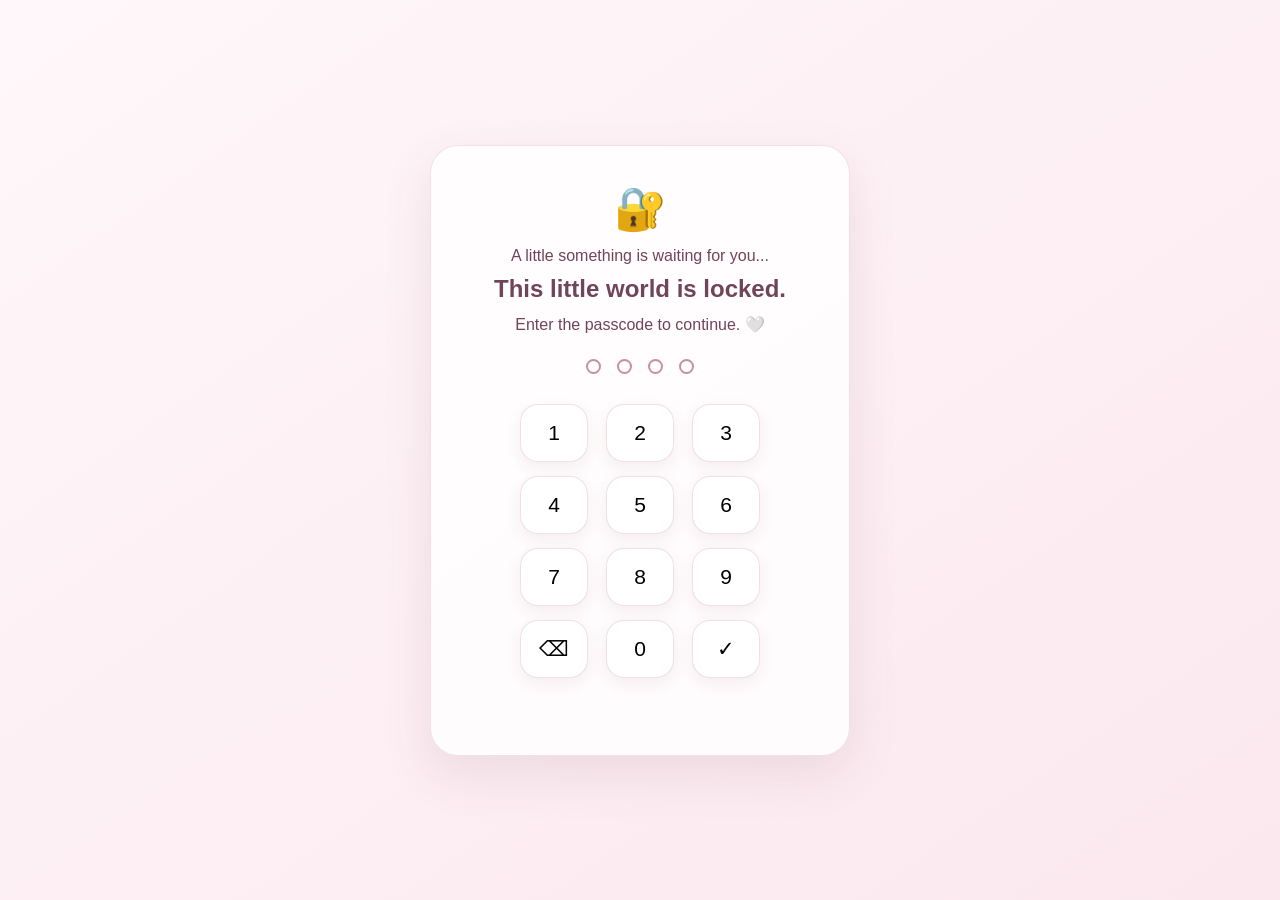
==== index.html @ 9587135a "Update index.html" ====
<!DOCTYPE html>
<html lang="en">

<head>
    <meta charset="UTF-8">

    <meta name="viewport"
          content="width=device-width, initial-scale=1.0">

    <title>A Little Birthday World 🎀</title>

    <link rel="stylesheet" href="style.css">
</head>

<body>
<!-- PASSCODE ENTRANCE 🔐 -->
<section class="lock-screen" id="lockScreen">

    <div class="lock-card">

        <div class="lock-icon">🔐</div>

        <p class="tiny-text">A little something is waiting for you...</p>

        <h1>This little world is locked.</h1>

        <p class="soft-text">
            Enter the passcode to continue. 🤍
        </p>

        <div class="passcode-dots" id="passcodeDots">
    <span></span>
    <span></span>
    <span></span>
    <span></span>
</div>

<div class="number-pad" id="numberPad">
    <button data-number="1">1</button>
    <button data-number="2">2</button>
    <button data-number="3">3</button>

    <button data-number="4">4</button>
    <button data-number="5">5</button>
    <button data-number="6">6</button>

    <button data-number="7">7</button>
    <button data-number="8">8</button>
    <button data-number="9">9</button>

    <button id="deletePasscode">⌫</button>
    <button data-number="0">0</button>
    <button id="submitPasscode">✓</button>
</div>

        <p class="passcode-error" id="passcodeError"></p>

    </div>

</section>
    <!-- Background decorations -->
    <div class="background-decor" aria-hidden="true">
        <span class="flower flower-one">🌸</span>
        <span class="flower flower-two">🌷</span>
        <span class="sparkle sparkle-one">✨</span>
        <span class="sparkle sparkle-two">✦</span>
    </div>


    <!-- Main Website -->
    <main class="birthday-app">

        <!-- SCENE 1 -->
        <section class="scene active" id="introScene">

            <div class="intro-card">

                <p class="tiny-date">
                    August 24th...
                </p>

                <h1 class="main-title">
                    Apparently, someone
                    pretty important was
                    born today. 👀🎀
                </h1>

                <p class="intro-text">
                    And I may have prepared
                    a tiny little something...
                </p>


                <!-- Cute cat placeholder -->
                <div class="cat-peek" id="catPeek">
                    <div class="cat-face">
                        🐱
                    </div>

                    <div class="cat-message">
                        Psst... she's here! 👀
                    </div>
                </div>


                <button class="primary-button"
                        id="continueBtn">

                    Okay... let me see 🎀

                </button>

            </div>

        </section>


        <!-- SCENE 2 -->
        <section class="scene" id="letterScene">

            <div class="letter-area">

                <div class="teddy">
                    🧸
                </div>

                <p class="small-heading">
                    Hey Gunjan... 🤍
                </p>

                <h2>
                    Before you go any further...
                </h2>

                <p class="letter-intro">
                    There's something
                    I want you to read first.
                </p>


                <!-- Envelope -->
                <div class="envelope"
                     id="envelope">

                    <div class="envelope-back"></div>

                    <div class="letter-paper">

                        <p>
                            A tiny letter
                            is waiting for you...
                            💌
                        </p>

                    </div>

                    <div class="envelope-front"></div>

                    <div class="envelope-flap"></div>

                    <div class="heart-seal">
                        ♥
                    </div>

                </div>


                <button class="primary-button"
                        id="openLetterBtn">

                    Open the letter 💌

                </button>

            </div>

        </section>


        <!-- SCENE 3 -->
        <section class="scene" id="welcomeLetterScene">

            <div class="paper-card">

                <span class="paper-flower">
                    🌸
                </span>

                <h2>
                    Hey Gunjan 🤍
                </h2>

                <p>
                    So... today is your day. 🎀
                </p>

                <p>
                    And instead of sending you
                    just another birthday message,
                    I wanted to make something
                    that could make you smile
                    a little more.
                </p>

                <p>
                    There are a few things waiting
                    for you here...
                    some memories,
                    some words,
                    a little stupidity 😭😂,
                    and maybe a few surprises.
                </p>

                <p>
                    So take your time,
                    tap around,
                    and enjoy this tiny world
                    I made for your birthday.
                    ✨
                </p>

                <button class="primary-button"
                        id="enterBtn">

                    Let me in 🧸 →

                </button>

            </div>

        </section>


        <!-- SCENE 4 -->
        <section class="scene" id="birthdayScene">

            <div class="birthday-reveal">

                <div class="floating-emoji">
                    🌸 ✨ 🎀
                </div>

                <p class="small-heading">
                    Welcome to your tiny
                    birthday world...
                </p>

                <h1 class="birthday-title">

                    HAPPIEST
                    <br>
                    BIRTHDAY
                    <br>
                    GUNJAN!

                </h1>

                <div class="birthday-icons">
                    🧸 🎂 🐱
                </div>

                <p class="birthday-message">
                    I hope this little place
                    gives you at least
                    one big smile today. 🤍
                </p>

                <button class="primary-button"
                        id="journeyBtn">

                    There's more... 👀✨

                </button>

            </div>

        </section>
<!-- =========================================
     PHOTO JOURNEY 📸🌸
========================================= -->


<!-- PHOTO 1: HER NATURE -->
<section class="scene memory-scene" id="memoryOne">

    <div class="memory-card">

        <p class="memory-number">
            Little thing #01 🌷
        </p>

        <h2 class="memory-heading">
            You know what I genuinely admire about you?
        </h2>

        <div class="polaroid">

            <div class="photo-placeholder">
    <img src="file_00000000e250820bb94999981dcafbe3.jpg"
         alt="Memory photo"
         class="memory-photo">
            </div>

            <p class="polaroid-caption">
                It's the little things. 🤍
            </p>

        </div>

        <div class="memory-text">

            <p>
                It's not just the way you smile.
            </p>

            <p>
                It's your nature, the way you talk,
                the way you care, and all those little
                things you probably don't even notice
                about yourself.
            </p>

            <p class="highlight-line">
                You're doing better than you think. 🌷
            </p>

        </div>

        <button class="primary-button" id="memoryOneBtn">
            One more... 🌸 →
        </button>

    </div>

</section>


<!-- PHOTO 2: KEEP SMILING -->
<section class="scene memory-scene" id="memoryTwo">

    <div class="memory-card">

        <p class="memory-number">
            Little thing #02 🌸
        </p>

        <h2 class="memory-heading">
            And hey... don't be so hard on yourself.
        </h2>

        <div class="polaroid polaroid-right">

            <div class="photo-placeholder">
    <img src="file_00000000f04c81fa9c4f1026c10656d2.jpg"
         alt="Memory photo"
         class="memory-photo">
            </div>

            <p class="polaroid-caption">
                This smile &gt;&gt;&gt; everything 😭
            </p>

        </div>

        <div class="memory-text">

            <p>
                You don't have to have everything
                figured out all the time.
            </p>

            <p>
                Take your time. Breathe.
                Keep going at your own pace.
            </p>

            <p class="highlight-line">
                And please keep that smile...
                it suits you way too well. 😭🌸
            </p>

        </div>


        <!-- CAT INTERRUPTION 😂 -->
        <div class="memory-cat" id="memoryCat">

            <span class="memory-cat-face">
                🐱
            </span>

            <span class="memory-cat-text">
                Can confirm. 👀
            </span>

        </div>


        <button class="primary-button" id="memoryTwoBtn">
            Okay okay... next 😭 →
        </button>

    </div>

</section>


<!-- PHOTO 3: VIDEO CALL / DISTANCE -->
<section class="scene memory-scene call-scene" id="memoryThree">

    <div class="memory-card">

        <p class="memory-number">
            Little thing #03 📱
        </p>


        <div class="incoming-call">

            <span class="call-icon">
                📞
            </span>

            <div>

                <small>
                    Incoming call...
                </small>

                <strong>
                    Someone important 👀
                </strong>

            </div>

        </div>


        <h2 class="memory-heading">
            And then there are these calls...
        </h2>


        <div class="polaroid polaroid-left">

            <div class="photo-placeholder">
    <img src="file_000000007e3c81fa85755acccc49d1e5.jpg"
         alt="Video call memory"
         class="memory-photo">
            </div>

            <p class="polaroid-caption">
                Miles away, somehow still close. ✨
            </p>

        </div>


        <div class="memory-text">

            <p>
                It's kinda crazy how someone
                sitting miles away can still make
                an ordinary day feel better.
            </p>

            <p>
                Sometimes one call, a little conversation,
                and suddenly a tiring day feels
                a little lighter.
            </p>

            <p class="highlight-line">
                Maybe that's why seeing your call
                pop up always feels a little different. 🤍
            </p>

        </div>


        <button class="primary-button" id="memoryThreeBtn">
            There's one more... 👀✨
        </button>

    </div>

</section>


<!-- PHOTO 4: AI IMAGINED MOMENT -->
<section class="scene memory-scene future-scene" id="memoryFour">

    <div class="memory-card">

        <p class="memory-number">
            Little thing #04 ✨
        </p>

        <h2 class="memory-heading">
            Okay... this one is a little different.
        </h2>


        <div class="polaroid future-polaroid">

        <div class="photo-placeholder">
    <img src="file_00000000178c81fa9f62e8d3085f5119.png"
         alt="Our special memory"
         class="memory-photo">
        </div>

            <p class="polaroid-caption">
                AI for now... real photo someday? 👀😂
            </p>

        </div>


        <div class="memory-text">

            <p>
                Maybe someday we won't need AI
                to make a picture like this. 😂✨
            </p>

            <p>
                Until then...
                keep smiling, keep growing,
                and keep being you.
            </p>

            <p class="highlight-line">
                And just know you've got someone here
                who's always rooting for you. 🤍
            </p>

        </div>


        <button class="primary-button" id="memoryFourBtn">
            Continue... 🌸
        </button>

    </div>

</section>


<!-- FUNNY BREAK BEFORE CAKE -->
<section class="scene" id="cakeBreakScene">

    <div class="memory-card funny-break-card">

        <p class="dramatic-text">
            Okay...
        </p>

        <p class="dramatic-text second-line">
            that got a little emotional. 😭
        </p>


        <div class="big-cat">
            🐱
        </div>


        <div class="cat-speech">

            EXCUSE ME...

            <br><br>

            Birthday hai...

            <br>

            <strong>
                CAKE KIDHAR HAI?! 🎂
            </strong>

        </div>


        <button class="primary-button" id="cakeBtn">
            Fineee... let's get the cake 😭🎂 →
        </button>

    </div>

    </section><!-- 🎂 Magical Cake Scene -->
<section class="scene hidden" id="cakeScene">

    <div class="cake-content">

        <h2>🎂 Make a Birthday Wish</h2>

        <p class="cake-text">
            Take a deep breath... 🌸<br>
            Close your eyes...<br>
            Make one wish... ✨
        </p>

        <div class="cake">

            <div class="candles">

                <div class="candle" onclick="blowCandle(0)">
                    <div class="flame"></div>
                </div>

                <div class="candle" onclick="blowCandle(1)">
                    <div class="flame"></div>
                </div>

                <div class="candle" onclick="blowCandle(2)">
                    <div class="flame"></div>
                </div>

            </div>

            <div class="cake-body"></div>

        </div>

        <p id="wishStatus">
            🕯 Tap each candle to blow it out.
        </p>
<button class="primary-button"
        id="afterWishBtn"
        style="display: none;">
    I made my wish ✨ →
</button>
    </div>

</section>
        <!-- PANDA + KITTY SURPRISE 🐼🐱 -->
<section class="scene hidden" id="pandaKittyScene">

    <div class="scene-content">

        <p class="tiny-text">Wait a second... 👀</p>

        <div class="cute-duo">
            <span>🐼</span>
            <span>🐱</span>
        </div>

        <h2>You thought the birthday was over?</h2>

        <p class="soft-text">
            Nope. These two have something for you ✨
        </p>

        <button class="primary-button" id="openNextSurprise">
            Show me 👀 →
        </button>

    </div>

</section>
        <!-- SECRET BIRTHDAY FILE 📁✨ -->
<section class="scene hidden" id="secretFileScene">

    <div class="scene-content">

        <p class="tiny-text">
            🐼🐱 DELIVERY COMPLETE
        </p>

        <h2>
            One tiny file was found... 👀
        </h2>

        <div class="secret-file">
            📁
        </div>

        <p class="soft-text">
            Apparently it contains some
            highly important information
            about the birthday girl. 🎀
        </p>

        <button class="primary-button" id="openSecretFile">
            Open the file 📁 →
        </button>

    </div>

</section>
        <!-- PERSONAL VIDEO NOTE 🌸🎬 -->
<section class="scene hidden" id="videoNoteScene">

    <div class="video-letter">

        <div class="letter-flower flower-top">🌸</div>
        <div class="letter-flower flower-bottom">🌷</div>
        <div class="letter-sparkle">✨</div>

        <p class="video-note-small">
            A little note before you press play...
        </p>

        <h2>For you, Gunjan 🤍</h2>

        <div class="video-note-message">
            <p>
                I could've written everything here,
                but some things are better said than typed.
            </p>

            <p>
                So this next little part is just me,
                saying what I wanted to say in my own way.
            </p>
        </div>

        <div class="letter-decoration">
            🌿 🌸 🌿
        </div>

        <button class="primary-button" id="playMessageBtn">
            Play my message 🎬 →
        </button>

        <div class="birthday-video-wrap" id="birthdayVideoWrap">

            <video id="birthdayVideo" controls playsinline>
                <source
                    src="gunjan_birthday_message_web.mp4"
                    type="video/mp4">
            </video>

        </div>

    </div>
<!-- AFTER VIDEO REVEAL ✨ -->
<div class="after-video-message" id="afterVideoMessage">

    <p class="after-video-first">
        Okay... that was the part I wanted to say myself. 🤍
    </p>

    <p class="after-video-second">
        But you really thought I was done? 👀
    </p>

    <button class="primary-button" id="afterVideoBtn">
        Not even close ✨ →
    </button>

</div>
                    </section>
        <!-- OPEN WHEN LETTERS 💌 -->
<section class="scene hidden" id="openWhenScene">

    <div class="open-when-container">

        <p class="tiny-text">A few little letters for you...</p>

        <h2>Open When... 💌</h2>

        <p class="soft-text">
            Some things aren't meant to be opened all at once. 🌷
        </p>

        <div class="open-when-grid">

            <button class="open-when-letter" data-letter="badDay">
                <span class="envelope-icon">💌</span>
                <span>you're having a bad day</span>
            </button>

            <button class="open-when-letter" data-letter="overthinking">
                <span class="envelope-icon">💌</span>
                <span>you're overthinking</span>
            </button>

            <button class="open-when-letter" data-letter="smile">
                <span class="envelope-icon">💌</span>
                <span>you need a smile</span>
            </button>

        </div>

        <div class="open-when-message" id="openWhenMessage">

            <div class="message-flower">🌸</div>

            <p id="openWhenText"></p>

            <button class="primary-button" id="closeOpenWhen">
                Keep this one 🤍
            </button>

        </div>

        <div class="open-when-progress" id="openWhenProgress">
            0 / 3 letters opened
        </div>

        <button class="primary-button"
                id="openWhenContinue"
                style="display:none;">
            I opened them all ✨ →
        </button>

    </div>

</section>
        <!-- 🤖 GUNJAN.EXE ANALYSIS -->
<section class="scene hidden" id="analysisScene">

    <div class="analysis-card">

        <p class="tiny-text">
            SYSTEM INITIALIZING...
        </p>

        <h2>
            Gunjan.exe 🤖
        </h2>

        <p class="soft-text">
            Running birthday analysis...
        </p>

        <!-- Progress -->
        <div class="scan-progress">

            <div class="scan-bar">
                <div class="scan-fill" id="scanFill"></div>
            </div>

            <p id="scanPercent">
                0%
            </p>

        </div>

        <!-- Scan Results -->

        <div class="scan-results">

            <div class="scan-line" id="scan1">
                😊 Smile
                <span>✔ Passed</span>
            </div>

            <div class="scan-line" id="scan2">
                🌸 Kindness
                <span>✔ Passed</span>
            </div>

            <div class="scan-line" id="scan3">
                🧠 Overthinking
                <span>⚠ Detected</span>
            </div>

            <div class="scan-line" id="scan4">
                😴 Sleep Schedule
                <span>❌ Needs Improvement</span>
            </div>

            <div class="scan-line " id="scan5">
                🎀 Cuteness
                <span>∞ Maximum Value</span>
            </div>

        </div>

        <!-- Final Result -->

        <div class="analysis-result hidden"
             id="analysisResult">

            <h3>
                ✨ Analysis Complete
            </h3>

            <p>
                Result:
                <strong>
                    100% Gunjan 🤍
                </strong>
            </p>

            <p>
                Status:
                One of a kind.
            </p>

            <button
                class="primary-button"
                id="claimRewardBtn">

                🎁 Claim your reward →

            </button>

        </div>

    </div>

</section>
        <!-- 🎁 GIFT REVEAL -->
<section class="scene hidden" id="giftScene">

    <div class="gift-card">
<div class="kitty-background">

    <div class="sparkle s1">✨</div>
    <div class="sparkle s2">✨</div>
    <div class="sparkle s3">✨</div>

    <img
        src="Kitty.png"
        id="liveKitty"
        alt="Birthday Kitty">

</div>
        <p class="tiny-text">
            Reward unlocked... ✨
        </p>

        <h2>
            A little gift for you 🎁
        </h2>

        <p class="soft-text">
            Tap the gift box to open it.
        </p>

        <div class="gift-box" id="giftBox">
            <img src="Kitty.png" alt="Birthday Kitty" id="kittyImage">
        </div>

        <div class="gift-message hidden" id="giftMessage">

            <h3>🌸 Surprise! 🌸</h3>

            <p>
                You deserve happiness,
                beautiful memories,
                lots of smiles,
                and every wonderful thing life has to offer. 🤍
            </p>

            <button class="primary-button"
                    id="giftContinue">
                There's one more... 👀 →
            </button>

        </div>

    </div>

</section>
    </main>


    <!-- Tap sparkles will appear here -->
    <div id="sparkleLayer"
         aria-hidden="true">
    </div>


<!-- 🎵 Background Music -->
<audio id="backgroundMusic" loop>
    <source src="alanajordan-indie-folk-instrumental-03-383527" type="audio/mpeg">
</audio>

<!-- 🎵 Floating Music Button -->
<button id="musicToggle" class="music-toggle" aria-label="Toggle music">
    🎵
</button>
    <script src="script.js"></script>
</body>

                      </html>
---- style.css ----
/* =========================================
   GUNJAN'S BIRTHDAY WORLD 🎀
   Kawaii + Dreamy Floral Theme
========================================= */

* {
    margin: 0;
    padding: 0;
    box-sizing: border-box;
}

html {
    scroll-behavior: smooth;
}

body {
    min-height: 100vh;
    overflow-x: hidden;
    font-family: "Trebuchet MS", "Segoe UI", sans-serif;
    color: #704558;

    background:
        radial-gradient(circle at 15% 15%, rgba(255,255,255,.95), transparent 28%),
        radial-gradient(circle at 85% 25%, rgba(255,225,237,.9), transparent 30%),
        radial-gradient(circle at 50% 90%, rgba(255,240,246,.95), transparent 38%),
        linear-gradient(
            145deg,
            #fff8fb 0%,
            #ffe8f1 35%,
            #ffdce9 70%,
            #fff4f8 100%
        );

    position: relative;
}


/* =========================================
   SOFT BACKGROUND GLOW
========================================= */

body::before,
body::after {
    content: "";
    position: fixed;
    border-radius: 50%;
    filter: blur(55px);
    pointer-events: none;
    z-index: 0;
}

body::before {
    width: 260px;
    height: 260px;
    background: rgba(255, 182, 205, .30);
    top: -70px;
    left: -80px;
    animation: glowMoveOne 8s ease-in-out infinite alternate;
}

body::after {
    width: 300px;
    height: 300px;
    background: rgba(255, 214, 229, .42);
    right: -100px;
    bottom: -100px;
    animation: glowMoveTwo 10s ease-in-out infinite alternate;
}

@keyframes glowMoveOne {
    from {
        transform: translate(0,0);
    }

    to {
        transform: translate(45px,35px);
    }
}

@keyframes glowMoveTwo {
    from {
        transform: translate(0,0);
    }

    to {
        transform: translate(-45px,-30px);
    }
}


/* =========================================
   BACKGROUND DECORATIONS
========================================= */

.background-decor {
    position: fixed;
    inset: 0;
    overflow: hidden;
    pointer-events: none;
    z-index: 1;
}

.flower,
.sparkle {
    position: absolute;
    user-select: none;
}

.flower {
    font-size: 34px;
    opacity: .65;
    animation: flowerFloat 5s ease-in-out infinite;
}

.flower-one {
    left: 6%;
    bottom: 8%;
}

.flower-two {
    right: 7%;
    top: 10%;
    animation-delay: 1.2s;
}

.sparkle {
    font-size: 24px;
    opacity: .7;
    animation: sparklePulse 2.2s ease-in-out infinite;
}

.sparkle-one {
    left: 12%;
    top: 16%;
}

.sparkle-two {
    right: 13%;
    bottom: 17%;
    animation-delay: .8s;
}

@keyframes flowerFloat {
    0%,100% {
        transform: translateY(0) rotate(-4deg);
    }

    50% {
        transform: translateY(-12px) rotate(5deg);
    }
}

@keyframes sparklePulse {
    0%,100% {
        transform: scale(.75) rotate(0deg);
        opacity: .35;
    }

    50% {
        transform: scale(1.2) rotate(15deg);
        opacity: 1;
    }
}


/* =========================================
   MAIN APP
========================================= */

.birthday-app {
    position: relative;
    z-index: 5;
    width: 100%;
    min-height: 100vh;
}

.scene {
    display: none;
    min-height: 100vh;
    width: 100%;
    padding: 35px 18px;

    align-items: center;
    justify-content: center;

    opacity: 0;
}

.scene.active {
    display: flex;
    animation: sceneAppear .8s ease forwards;
}

@keyframes sceneAppear {
    from {
        opacity: 0;
        transform: translateY(12px) scale(.985);
    }

    to {
        opacity: 1;
        transform: translateY(0) scale(1);
    }
}


/* =========================================
   SHARED CARDS
========================================= */

.intro-card,
.letter-area,
.paper-card,
.birthday-reveal {
    width: min(92vw, 560px);

    text-align: center;

    padding: 38px 25px;

    border-radius: 32px;

    background:
        linear-gradient(
            145deg,
            rgba(255,255,255,.78),
            rgba(255,244,249,.65)
        );

    border: 1px solid rgba(255,255,255,.9);

    box-shadow:
        0 22px 65px rgba(182, 92, 126, .14),
        inset 0 1px 0 rgba(255,255,255,.9);

    backdrop-filter: blur(15px);
    -webkit-backdrop-filter: blur(15px);

    position: relative;
}


/* =========================================
   INTRO
========================================= */

.tiny-date {
    display: inline-block;

    padding: 8px 15px;

    border-radius: 999px;

    background: #fff0f6;

    color: #b96383;

    font-size: .88rem;
    letter-spacing: 1.5px;

    margin-bottom: 22px;

    box-shadow: 0 7px 20px rgba(195,108,141,.10);
}

.main-title {
    font-family: Georgia, "Times New Roman", serif;

    font-size: clamp(2rem, 8vw, 3.4rem);

    line-height: 1.14;

    color: #8f4e68;

    margin-bottom: 18px;

    text-shadow: 0 4px 20px rgba(255,255,255,.9);
}

.intro-text {
    max-width: 390px;

    margin: 0 auto 28px;

    line-height: 1.8;

    font-size: 1rem;

    color: #8c6877;
}


/* =========================================
   CAT PEEK
========================================= */

.cat-peek {
    width: 180px;
    margin: 15px auto 28px;

    position: relative;

    animation: catEntrance 1s cubic-bezier(.2,.9,.3,1.2);
}

.cat-face {
    font-size: 76px;

    transform-origin: bottom center;

    animation: catLook 3s ease-in-out infinite;
}

.cat-message {
    margin-top: -3px;

    display: inline-block;

    padding: 7px 12px;

    background: rgba(255,255,255,.9);

    border-radius: 15px;

    font-size: .78rem;

    color: #a05c76;

    box-shadow: 0 8px 22px rgba(172,87,119,.12);
}

@keyframes catEntrance {
    from {
        transform: translateY(50px);
        opacity: 0;
    }

    to {
        transform: translateY(0);
        opacity: 1;
    }
}

@keyframes catLook {
    0%,100% {
        transform: rotate(-3deg);
    }

    50% {
        transform: rotate(4deg) translateY(-4px);
    }
}


/* =========================================
   BUTTON
========================================= */

.primary-button {
    border: none;
    outline: none;

    padding: 14px 24px;

    border-radius: 999px;

    background:
        linear-gradient(
            135deg,
            #f3a9c3,
            #df7fa3
        );

    color: white;

    font-size: .98rem;
    font-weight: 700;

    letter-spacing: .2px;

    cursor: pointer;

    box-shadow:
        0 12px 28px rgba(204, 105, 143, .25);

    transition:
        transform .2s ease,
        box-shadow .2s ease,
        filter .2s ease;
}

.primary-button:hover {
    transform: translateY(-3px);

    box-shadow:
        0 16px 32px rgba(204,105,143,.30);

    filter: brightness(1.03);
}

.primary-button:active {
    transform: scale(.96);
}


/* =========================================
   LETTER SCENE
========================================= */

.teddy {
    font-size: 82px;

    margin-bottom: 5px;

    animation: teddyBounce 3s ease-in-out infinite;
}

@keyframes teddyBounce {
    0%,100% {
        transform: translateY(0) rotate(-2deg);
    }

    50% {
        transform: translateY(-8px) rotate(2deg);
    }
}

.small-heading {
    color: #c46b8d;

    font-size: .95rem;

    letter-spacing: 1px;

    margin-bottom: 10px;
}

.letter-area h2,
.paper-card h2 {
    font-family: Georgia, "Times New Roman", serif;

    color: #92526b;

    font-size: clamp(1.7rem, 6vw, 2.35rem);

    line-height: 1.25;
}

.letter-intro {
    margin: 14px auto 25px;

    max-width: 360px;

    line-height: 1.7;

    color: #8b6876;
}


/* =========================================
   ENVELOPE
========================================= */

.envelope {
    width: 220px;
    height: 145px;

    margin: 35px auto;

    position: relative;

    perspective: 900px;

    filter:
        drop-shadow(0 15px 18px rgba(165,84,114,.18));
}

.envelope-back {
    position: absolute;
    inset: 0;

    border-radius: 8px;

    background: #f6b8cd;
}

.envelope-front {
    position: absolute;
    inset: 0;

    z-index: 4;

    overflow: hidden;

    border-radius: 8px;

    background:
        linear-gradient(
            145deg,
            transparent 49%,
            #e99db8 50%
        ),
        linear-gradient(
            215deg,
            transparent 49%,
            #f0aac2 50%
        );
}

.envelope-flap {
    position: absolute;

    width: 0;
    height: 0;

    left: 0;
    top: 0;

    border-left: 110px solid transparent;
    border-right: 110px solid transparent;
    border-top: 82px solid #ffd5e3;

    transform-origin: top;

    z-index: 6;

    transition: transform .9s ease;
}

.letter-paper {
    position: absolute;

    width: 185px;
    height: 115px;

    left: 17px;
    top: 14px;

    background: #fffdfd;

    border-radius: 7px;

    z-index: 2;

    padding: 25px 15px;

    color: #a25d76;

    font-family: Georgia, "Times New Roman", serif;

    font-size: .85rem;

    line-height: 1.5;

    transition:
        transform 1s ease,
        height 1s ease;
}

.heart-seal {
    position: absolute;

    left: 50%;
    top: 50%;

    transform: translate(-50%,-30%);

    z-index: 7;

    width: 36px;
    height: 36px;

    border-radius: 50%;

    display: grid;
    place-items: center;

    background: #cf698f;

    color: white;

    box-shadow: 0 5px 12px rgba(166,73,108,.25);

    transition:
        opacity .35s ease,
        transform .35s ease;
}


/* Envelope open state */

.envelope.open .envelope-flap {
    transform: rotateX(180deg);

    z-index: 1;
}

.envelope.open .letter-paper {
    transform: translateY(-75px);

    height: 150px;

    z-index: 5;
}

.envelope.open .heart-seal {
    opacity: 0;

    transform:
        translate(-50%,-30%)
        scale(.5);
}


/* =========================================
   PAPER LETTER
========================================= */

.paper-card {
    background:
        linear-gradient(
            145deg,
            rgba(255,254,250,.95),
            rgba(255,245,249,.92)
        );

    padding: 42px 28px;

    border-radius: 20px;

    box-shadow:
        0 25px 65px rgba(174,91,123,.16);

    transform: rotate(-.4deg);
}

.paper-card::before {
    content: "";

    position: absolute;

    inset: 10px;

    border: 1px dashed rgba(211,135,164,.32);

    border-radius: 15px;

    pointer-events: none;
}

.paper-flower {
    display: block;

    font-size: 36px;

    margin-bottom: 10px;

    animation: flowerFloat 4s ease-in-out infinite;
}

.paper-card p {
    max-width: 420px;

    margin: 17px auto;

    line-height: 1.85;

    color: #795b67;

    font-family: Georgia, "Times New Roman", serif;

    font-size: .97rem;
}

.paper-card .primary-button {
    margin-top: 12px;
}


/* =========================================
   BIRTHDAY REVEAL
========================================= */

.birthday-reveal {
    overflow: hidden;
}

.birthday-reveal::before {
    content: "🌸";

    position: absolute;

    font-size: 85px;

    opacity: .10;

    left: -15px;
    top: -15px;

    transform: rotate(-20deg);
}

.birthday-reveal::after {
    content: "🌷";

    position: absolute;

    font-size: 80px;

    opacity: .10;

    right: -10px;
    bottom: -10px;

    transform: rotate(15deg);
}

.floating-emoji {
    font-size: 29px;

    margin-bottom: 14px;

    letter-spacing: 8px;

    animation: birthdayFloat 2.5s ease-in-out infinite;
}

@keyframes birthdayFloat {
    0%,100% {
        transform: translateY(0);
    }

    50% {
        transform: translateY(-7px);
    }
}

.birthday-title {
    font-family: Georgia, "Times New Roman", serif;

    font-size: clamp(2.5rem, 11vw, 4.6rem);

    line-height: .98;

    margin: 18px 0;

    color: #b45d80;

    text-shadow:
        0 4px 0 rgba(255,255,255,.85),
        0 10px 30px rgba(195,97,136,.16);
}

.birthday-icons {
    font-size: 38px;

    margin: 18px 0;

    animation: iconsBounce 2.6s ease-in-out infinite;
}

@keyframes iconsBounce {
    0%,100% {
        transform: scale(1);
    }

    50% {
        transform: scale(1.08);
    }
}

.birthday-message {
    max-width: 390px;

    margin: 0 auto 25px;

    line-height: 1.8;

    color: #805f6d;
}


/* =========================================
   TAP SPARKLES
========================================= */

#sparkleLayer {
    position: fixed;

    inset: 0;

    pointer-events: none;

    z-index: 999;
}

.tap-sparkle {
    position: fixed;

    pointer-events: none;

    font-size: 18px;

    animation: tapSparkle .8s ease-out forwards;
}

@keyframes tapSparkle {
    0% {
        opacity: 1;

        transform:
            translate(-50%,-50%)
            scale(.5)
            rotate(0deg);
    }

    100% {
        opacity: 0;

        transform:
            translate(-50%,-90px)
            scale(1.4)
            rotate(40deg);
    }
}


/* =========================================
   MOBILE
========================================= */

@media (max-width: 600px) {

    .scene {
        padding: 22px 14px;
    }

    .intro-card,
    .letter-area,
    .paper-card,
    .birthday-reveal {
        width: 100%;

        padding: 31px 19px;

        border-radius: 27px;
    }

    .main-title {
        font-size: 2.25rem;
    }

    .cat-face {
        font-size: 68px;
    }

    .teddy {
        font-size: 72px;
    }

    .envelope {
        transform: scale(.9);

        margin-top: 27px;
        margin-bottom: 27px;
    }

    .birthday-title {
        font-size: 3rem;
    }

}


/* =========================================
   SMALL PHONES
========================================= */

@media (max-width: 360px) {

    .main-title {
        font-size: 1.95rem;
    }

    .birthday-title {
        font-size: 2.55rem;
    }

    .primary-button {
        padding: 13px 19px;

        font-size: .9rem;
    }

  }

/* =========================================
   PHOTO JOURNEY 📸🌸
========================================= */

.memory-scene {
    padding-top: 35px;
    padding-bottom: 35px;
}

.memory-card {
    width: min(92vw, 560px);

    margin: auto;

    padding: 36px 24px;

    text-align: center;

    position: relative;

    overflow: hidden;

    border-radius: 32px;

    background:
        linear-gradient(
            145deg,
            rgba(255,255,255,.88),
            rgba(255,242,248,.78)
        );

    border: 1px solid rgba(255,255,255,.95);

    box-shadow:
        0 22px 65px rgba(181,91,125,.15),
        inset 0 1px 0 rgba(255,255,255,.95);

    backdrop-filter: blur(16px);
    -webkit-backdrop-filter: blur(16px);
}


/* Tiny decorative glow */

.memory-card::before {
    content: "";

    position: absolute;

    width: 180px;
    height: 180px;

    border-radius: 50%;

    background: rgba(255,187,211,.18);

    top: -80px;
    right: -70px;

    filter: blur(10px);

    pointer-events: none;
}


/* =========================================
   MEMORY NUMBER
========================================= */

.memory-number {
    display: inline-block;

    margin-bottom: 14px;

    padding: 7px 14px;

    border-radius: 999px;

    background: rgba(255,236,244,.95);

    color: #bd6988;

    font-size: .82rem;

    letter-spacing: 1px;

    box-shadow:
        0 7px 18px rgba(186,93,128,.08);
}


/* =========================================
   MEMORY HEADING
========================================= */

.memory-heading {
    max-width: 430px;

    margin: 0 auto 25px;

    font-family:
        Georgia,
        "Times New Roman",
        serif;

    font-size: clamp(
        1.65rem,
        6vw,
        2.35rem
    );

    line-height: 1.25;

    color: #91516a;
}


/* =========================================
   POLAROID 📸
========================================= */

.polaroid {
    width: min(90%, 340px);

    margin:
        28px auto
        32px;

    padding:
        13px
        13px
        18px;

    background: #fffdfd;

    border-radius: 6px;

    box-shadow:
        0 18px 35px
        rgba(127,70,92,.18);

    transform:
        rotate(-2deg);

    animation:
        polaroidEntrance
        .9s
        cubic-bezier(.2,.85,.3,1.15);
}


.polaroid-right {
    transform:
        rotate(2.2deg);
}


.polaroid-left {
    transform:
        rotate(-2.5deg);
}


@keyframes polaroidEntrance {

    from {
        opacity: 0;

        transform:
            translateY(35px)
            rotate(-6deg)
            scale(.9);
    }

    to {
        opacity: 1;

        transform:
            translateY(0)
            rotate(-2deg)
            scale(1);
    }

}


/* =========================================
   PHOTO PLACEHOLDER

   Later this becomes the real photo.
========================================= */

.photo-placeholder {
    width: 100%;

    aspect-ratio: 4 / 4.6;

    border-radius: 3px;

    display: flex;

    flex-direction: column;

    align-items: center;
    justify-content: center;

    gap: 10px;

    background:
        radial-gradient(
            circle at 25% 20%,
            rgba(255,255,255,.9),
            transparent 28%
        ),
        linear-gradient(
            145deg,
            #ffe8f1,
            #f7cddd
        );

    color: #a35f79;

    overflow: hidden;

    position: relative;
}


.photo-placeholder::before {
    content: "🌸";

    position: absolute;

    font-size: 90px;

    opacity: .09;

    right: -15px;
    bottom: -15px;

    transform:
        rotate(-15deg);
}


.photo-placeholder span {
    font-size: 52px;

    animation:
        placeholderFloat
        3s
        ease-in-out
        infinite;
}


.photo-placeholder p {
    font-size: .76rem;

    letter-spacing: 2px;

    font-weight: 700;

    opacity: .7;
}


@keyframes placeholderFloat {

    0%,
    100% {
        transform:
            translateY(0);
    }

    50% {
        transform:
            translateY(-7px);
    }

}


/* =========================================
   POLAROID CAPTION
========================================= */

.polaroid-caption {
    margin-top: 14px;

    padding:
        0 5px;

    font-family:
        Georgia,
        "Times New Roman",
        serif;

    font-size: .91rem;

    color: #765763;

    line-height: 1.45;
}


/* =========================================
   MEMORY TEXT
========================================= */

.memory-text {
    max-width: 430px;

    margin:
        0 auto
        25px;

    color: #765b66;

    line-height: 1.8;

    font-family:
        Georgia,
        "Times New Roman",
        serif;
}


.memory-text p {
    margin:
        14px
        0;
}


.highlight-line {
    color: #ae5f7d;

    font-weight: 700;

    padding:
        13px
        15px;

    border-radius: 18px;

    background:
        rgba(255,232,241,.65);

    box-shadow:
        inset
        0
        0
        0
        1px
        rgba(255,255,255,.7);
}


/* =========================================
   MEMORY CAT 🐱
========================================= */

.memory-cat {
    display: flex;

    width: fit-content;

    align-items: center;

    gap: 7px;

    margin:
        5px auto
        25px;

    padding:
        8px
        13px;

    border-radius: 18px;

    background:
        rgba(255,255,255,.9);

    box-shadow:
        0
        10px
        25px
        rgba(164,82,113,.12);

    transform:
        rotate(-2deg);

    cursor: pointer;

    animation:
        catMiniBounce
        3s
        ease-in-out
        infinite;
}


.memory-cat-face {
    font-size: 31px;
}


.memory-cat-text {
    color: #985871;

    font-size: .8rem;

    font-weight: 700;
}


@keyframes catMiniBounce {

    0%,
    100% {
        transform:
            rotate(-2deg)
            translateY(0);
    }

    50% {
        transform:
            rotate(2deg)
            translateY(-5px);
    }

}


/* =========================================
   VIDEO CALL SCENE 📱
========================================= */

.call-scene .memory-card {
    background:
        radial-gradient(
            circle at 50% 0%,
            rgba(255,255,255,.95),
            transparent 35%
        ),
        linear-gradient(
            160deg,
            rgba(255,242,249,.92),
            rgba(239,222,244,.88)
        );
}


.incoming-call {
    width: min(100%, 330px);

    margin:
        0 auto
        24px;

    padding:
        13px
        17px;

    display: flex;

    align-items: center;

    gap: 13px;

    text-align: left;

    border-radius: 22px;

    background:
        rgba(255,255,255,.78);

    border:
        1px solid
        rgba(255,255,255,.9);

    box-shadow:
        0
        13px
        30px
        rgba(119,79,112,.12);

    animation:
        callPulse
        2.2s
        ease-in-out
        infinite;
}


.call-icon {
    width: 46px;
    height: 46px;

    display: grid;

    place-items: center;

    flex-shrink: 0;

    border-radius: 50%;

    background:
        #f5c5d8;

    font-size: 22px;
}


.incoming-call div {
    display: flex;

    flex-direction: column;

    gap: 3px;
}


.incoming-call small {
    color: #9c7887;

    font-size: .72rem;
}


.incoming-call strong {
    color: #815366;

    font-size: .91rem;
}


@keyframes callPulse {

    0%,
    100% {
        transform:
            scale(1);

        box-shadow:
            0
            13px
            30px
            rgba(119,79,112,.12);
    }

    50% {
        transform:
            scale(1.025);

        box-shadow:
            0
            15px
            35px
            rgba(169,92,131,.18);
    }

}


/* =========================================
   AI / FUTURE SCENE ✨
========================================= */

.future-scene .memory-card {
    background:
        radial-gradient(
            circle at 50% 10%,
            rgba(255,255,255,.98),
            transparent 35%
        ),
        linear-gradient(
            150deg,
            rgba(255,240,247,.95),
            rgba(255,225,238,.85)
        );
}


.future-polaroid {
    animation:
        futureReveal
        1.2s
        cubic-bezier(.2,.85,.3,1.1);
}


.ai-placeholder {
    background:
        radial-gradient(
            circle at 50% 25%,
            rgba(255,255,255,.95),
            transparent 30%
        ),
        linear-gradient(
            145deg,
            #f9dbe7,
            #eed8ef,
            #ffdce9
        );
}


@keyframes futureReveal {

    from {
        opacity: 0;

        transform:
            translateY(25px)
            scale(.88);

        filter:
            blur(6px);
    }

    to {
        opacity: 1;

        transform:
            translateY(0)
            scale(1);

        filter:
            blur(0);
    }

}


/* =========================================
   FUNNY CAKE BREAK 🐱🎂
========================================= */

.funny-break-card {
    min-height: 500px;

    display: flex;

    flex-direction: column;

    justify-content: center;

    align-items: center;

    background:
        linear-gradient(
            145deg,
            rgba(255,255,255,.94),
            rgba(255,231,241,.9)
        );
}


.dramatic-text {
    font-family:
        Georgia,
        "Times New Roman",
        serif;

    color: #87576a;

    font-size: 1.3rem;

    margin-bottom: 6px;
}


.second-line {
    font-size: 1rem;

    opacity: .8;

    margin-bottom: 22px;
}


.big-cat {
    font-size: 100px;

    margin:
        10px
        0;

    animation:
        bigCatPeek
        2.6s
        ease-in-out
        infinite;
}


@keyframes bigCatPeek {

    0%,
    100% {
        transform:
            translateY(5px)
            rotate(-4deg);
    }

    50% {
        transform:
            translateY(-9px)
            rotate(4deg);
    }

}


.cat-speech {
    width: min(100%, 330px);

    margin:
        5px auto
        28px;

    padding:
        17px
        18px;

    border-radius:
        22px
        22px
        22px
        6px;

    background:
        white;

    color: #87566a;

    font-size: .9rem;

    line-height: 1.5;

    box-shadow:
        0
        14px
        30px
        rgba(157,75,107,.13);
}


.cat-speech strong {
    color: #c35f85;

    font-size: 1.05rem;
}


/* =========================================
   EXTRA FLOWER DECORATIONS
========================================= */

.memory-card::after {
    content: "🌸";

    position: absolute;

    left: -12px;
    bottom: 25px;

    font-size: 55px;

    opacity: .13;

    pointer-events: none;

    animation:
        memoryFlowerMove
        4s
        ease-in-out
        infinite;
}


@keyframes memoryFlowerMove {

    0%,
    100% {
        transform:
            rotate(-10deg)
            translateY(0);
    }

    50% {
        transform:
            rotate(4deg)
            translateY(-8px);
    }

}


/* =========================================
   MOBILE PHOTO JOURNEY
========================================= */

@media (max-width: 600px) {

    .memory-card {
        width: 100%;

        padding:
            30px
            18px;

        border-radius:
            27px;
    }


    .memory-heading {
        font-size:
            1.7rem;

        margin-bottom:
            20px;
    }


    .polaroid {
        width:
            min(94%, 320px);

        margin-top:
            23px;

        margin-bottom:
            27px;
    }


    .photo-placeholder span {
        font-size:
            46px;
    }


    .memory-text {
        font-size:
            .94rem;

        line-height:
            1.75;
    }


    .incoming-call {
        width:
            100%;
    }


    .big-cat {
        font-size:
            88px;
    }


    .funny-break-card {
        min-height:
            470px;
    }

}


/* =========================================
   VERY SMALL PHONES
========================================= */

@media (max-width: 360px) {

    .memory-heading {
        font-size:
            1.5rem;
    }


    .memory-card {
        padding:
            27px
            15px;
    }


    .polaroid {
        width:
            96%;
    }


    .polaroid-caption {
        font-size:
            .82rem;
    }


    .memory-text {
        font-size:
            .88rem;
    }


    .big-cat {
        font-size:
            78px;
    }

   }

/* =========================================
   🎂 MAGICAL CAKE SCENE
========================================= */

.cake-content{
    text-align:center;
    padding:40px 20px;
}

.cake-text{
    font-size:18px;
    color:#6b4b5d;
    margin:20px 0 35px;
    line-height:1.8;
}

.cake{
    position:relative;
    width:220px;
    margin:40px auto;
}

.cake-body{
    width:220px;
    height:120px;
    background:linear-gradient(#ffd7e8,#ffb6cf);
    border-radius:20px;
    box-shadow:0 10px 25px rgba(255,182,193,.35);
    border:4px solid #fff;
}

.candles{
    display:flex;
    justify-content:space-evenly;
    margin-bottom:-10px;
}

.candle{
    width:14px;
    height:55px;
    background:#fff;
    border-radius:10px;
    position:relative;
    cursor:pointer;
}

.flame{
    width:14px;
    height:18px;
    background:#ffb347;
    border-radius:50%;
    position:absolute;
    top:-18px;
    left:0;
    animation:flicker .8s infinite alternate;
}

@keyframes flicker{
    from{
        transform:scale(1);
    }
    to{
        transform:scale(.8);
    }
}

.flame.out{
    opacity:0;
}

#wishStatus{
    margin-top:30px;
    font-weight:600;
    color:#d85b92;
}

/* =========================================
   🎵 FLOATING MUSIC BUTTON
========================================= */

.music-toggle {
    position: fixed;
    top: 18px;
    right: 18px;

    width: 52px;
    height: 52px;

    border: none;
    border-radius: 50%;

    background: rgba(255, 255, 255, 0.82);
    backdrop-filter: blur(10px);

    font-size: 22px;
    cursor: pointer;

    box-shadow: 0 6px 20px rgba(214, 105, 150, 0.25);

    z-index: 1000;

    transition:
        transform 0.25s ease,
        box-shadow 0.25s ease;
}

.music-toggle:hover {
    transform: scale(1.08);
}

.music-toggle:active {
    transform: scale(0.92);
}

/* Music playing animation 🎶 */

.music-toggle.playing {
    animation: musicFloat 2s ease-in-out infinite;
}

@keyframes musicFloat {

    0%, 100% {
        transform: translateY(0) rotate(0deg);
    }

    50% {
        transform: translateY(-4px) rotate(6deg);
    }
   }
/* MEMORY PHOTO 📸 */

.memory-photo {
    width: 100%;
    height: 100%;
    object-fit: cover;
    display: block;
    border-radius: 12px;
}

.photo-placeholder {
    overflow: hidden;
       }

/* =========================================
   PASSCODE ENTRANCE 🔐
========================================= */

.lock-screen {
    position: fixed;
    inset: 0;
    z-index: 9999;

    display: flex;
    align-items: center;
    justify-content: center;

    padding: 24px;
    background: linear-gradient(
        145deg,
        #fff7fa,
        #fbe8ef
    );
}

.lock-card {
    width: min(420px, 100%);
    padding: 38px 26px;

    text-align: center;

    background: rgba(255, 255, 255, 0.82);
    border: 1px solid rgba(190, 130, 150, 0.22);
    border-radius: 28px;

    box-shadow:
        0 18px 50px rgba(120, 70, 90, 0.12);
}

.lock-icon {
    font-size: 42px;
    margin-bottom: 14px;
}

.lock-card h1 {
    margin: 10px 0 12px;
}

.passcode-input {
    width: 100%;
    box-sizing: border-box;

    margin: 22px 0 14px;
    padding: 15px 18px;

    border: 1px solid #e8cbd5;
    border-radius: 16px;
    outline: none;

    font: inherit;
    text-align: center;
    letter-spacing: 3px;

    background: #fff;
}

.passcode-input:focus {
    border-color: #cf91a7;
    box-shadow: 0 0 0 4px rgba(207, 145, 167, 0.12);
}

.passcode-error {
    min-height: 24px;
    margin-top: 15px;
    font-size: 14px;
}

body:has(#lockScreen:not([style*="display: none"])) {
    overflow: hidden;
       }

/* =========================================
   PERSONAL VIDEO LETTER 🌸🎬
========================================= */

.video-letter {
    position: relative;
    width: min(430px, 90%);
    margin: auto;
    padding: 48px 28px 38px;

    text-align: center;

    background:
        linear-gradient(
            rgba(255,255,255,.94),
            rgba(255,248,242,.96)
        );

    border: 1px solid rgba(190, 145, 130, .25);
    border-radius: 8px 28px 8px 28px;

    box-shadow:
        0 22px 60px rgba(110, 70, 80, .16);

    overflow: hidden;
}

.video-letter::before {
    content: "";
    position: absolute;
    inset: 9px;

    border: 1px solid rgba(207, 145, 167, .20);
    border-radius: 6px 22px 6px 22px;

    pointer-events: none;
}

.video-letter h2 {
    margin: 8px 0 22px;
    font-size: 28px;
}

.video-note-small {
    font-size: 13px;
    letter-spacing: 1px;
    opacity: .65;
}

.video-note-message {
    line-height: 1.8;
    margin: 0 auto 22px;
}

.video-note-message p {
    margin: 12px 0;
}

.letter-flower {
    position: absolute;
    font-size: 34px;
    opacity: .85;
    animation: letterFlowerFloat 3s ease-in-out infinite;
}

.flower-top {
    top: 10px;
    left: 13px;
    transform: rotate(-15deg);
}

.flower-bottom {
    right: 12px;
    bottom: 10px;
    transform: rotate(14deg);
}

.letter-sparkle {
    position: absolute;
    right: 24px;
    top: 22px;
    font-size: 18px;
    animation: letterTwinkle 1.8s ease-in-out infinite;
}

.letter-decoration {
    margin: 20px 0;
    font-size: 20px;
    letter-spacing: 7px;
}

.birthday-video-wrap {
    display: none;
    margin-top: 25px;

    opacity: 0;
    transform: translateY(18px);
}

.birthday-video-wrap.show {
    display: block;

    animation: videoReveal .8s ease forwards;
}

#birthdayVideo {
    width: 100%;
    border-radius: 18px;

    box-shadow:
        0 15px 35px rgba(80, 50, 60, .18);
}

@keyframes letterFlowerFloat {

    0%, 100% {
        margin-top: 0;
    }

    50% {
        margin-top: -7px;
    }
}

@keyframes letterTwinkle {

    0%, 100% {
        opacity: .35;
        transform: scale(.8);
    }

    50% {
        opacity: 1;
        transform: scale(1.2);
    }
}

@keyframes videoReveal {

    to {
        opacity: 1;
        transform: translateY(0);
    }
   }

/* =========================================
   NUMBER PASSCODE KEYPAD 🔐
========================================= */

.passcode-dots {
    display: flex;
    justify-content: center;
    gap: 16px;
    margin: 25px 0 30px;
}

.passcode-dots span {
    width: 15px;
    height: 15px;
    border: 2px solid #c88fa3;
    border-radius: 50%;
    transition: 0.25s ease;
}

.passcode-dots span.filled {
    background: #c88fa3;
    transform: scale(1.12);
}

.number-pad {
    display: grid;
    grid-template-columns: repeat(3, 68px);
    justify-content: center;
    gap: 14px 18px;
    margin-top: 10px;
}

.number-pad button {
    width: 68px;
    height: 58px;

    border: 1px solid rgba(190, 130, 150, 0.25);
    border-radius: 18px;

    background: rgba(255, 255, 255, 0.78);
    box-shadow: 0 6px 16px rgba(120, 70, 90, 0.08);

    font-size: 21px;
    font-family: inherit;
    cursor: pointer;

    transition:
        transform 0.15s ease,
        background 0.15s ease;
}

.number-pad button:active {
    transform: scale(0.90);
    background: #f8e4eb;
}

.passcode-dots.wrong {
    animation: passcodeShake 0.35s ease;
}

@keyframes passcodeShake {
    0%, 100% { transform: translateX(0); }
    25% { transform: translateX(-8px); }
    75% { transform: translateX(8px); }
   }

/* =========================================
   AFTER VIDEO REVEAL ✨
========================================= */

.after-video-message {
    display: none;
    margin-top: 28px;
    text-align: center;
    opacity: 0;
}

.after-video-message.show {
    display: block;
    animation: afterVideoReveal 1s ease forwards;
}

.after-video-first,
.after-video-second {
    opacity: 0;
    transform: translateY(10px);
}

.after-video-message.show .after-video-first {
    animation: afterVideoText .7s ease .3s forwards;
}

.after-video-message.show .after-video-second {
    animation: afterVideoText .7s ease 1.1s forwards;
}

.after-video-message #afterVideoBtn {
    opacity: 0;
    transform: translateY(12px);
}

.after-video-message.show #afterVideoBtn {
    animation: afterVideoText .7s ease 1.9s forwards;
}

@keyframes afterVideoReveal {
    to {
        opacity: 1;
    }
}

@keyframes afterVideoText {
    to {
        opacity: 1;
        transform: translateY(0);
    }
   }

/* =========================================
   OPEN WHEN LETTERS 💌
========================================= */

.open-when-container {
    width: min(460px, 92%);
    margin: auto;
    text-align: center;
    padding: 35px 18px;
}

.open-when-container h2 {
    font-size: 30px;
    margin: 10px 0;
}

.open-when-grid {
    display: grid;
    gap: 16px;
    margin: 30px 0;
}

.open-when-letter {
    border: 1px solid rgba(200, 140, 160, .25);
    border-radius: 22px;
    padding: 20px 18px;

    background: rgba(255, 250, 252, .92);
    box-shadow: 0 10px 28px rgba(120, 70, 90, .10);

    font-family: inherit;
    font-size: 15px;
    cursor: pointer;

    display: flex;
    align-items: center;
    gap: 14px;

    transition: .25s ease;
}

.open-when-letter:hover {
    transform: translateY(-3px);
}

.open-when-letter:active {
    transform: scale(.96);
}

.envelope-icon {
    font-size: 32px;
    transition: .3s ease;
}

.open-when-letter.opened {
    opacity: .65;
}

.open-when-letter.opened .envelope-icon {
    transform: rotate(-8deg) scale(1.12);
}

/* MESSAGE THAT APPEARS AFTER OPENING */

.open-when-message {
    display: none;
    position: relative;

    margin: 25px 0;
    padding: 30px 22px;

    background: rgba(255, 255, 255, .95);
    border-radius: 8px 25px 8px 25px;

    box-shadow: 0 16px 40px rgba(110, 70, 85, .13);

    line-height: 1.8;
}

.open-when-message.show {
    display: block;
    animation: openLetterReveal .65s ease forwards;
}

.message-flower {
    position: absolute;
    top: -13px;
    right: 15px;
    font-size: 28px;
}

.open-when-progress {
    margin: 22px 0;
    font-size: 13px;
    opacity: .65;
}

@keyframes openLetterReveal {
    from {
        opacity: 0;
        transform: translateY(15px) scale(.97);
    }

    to {
        opacity: 1;
        transform: translateY(0) scale(1);
    }
}

/* =========================================
   GUNJAN.EXE ANALYSIS 🤖
========================================= */

.analysis-card{
    width:min(450px,92%);
    margin:auto;
    padding:35px 24px;
    text-align:center;

    background:rgba(255,255,255,.92);
    border-radius:26px;

    box-shadow:0 18px 45px rgba(120,70,90,.12);
}

.scan-progress{
    margin:28px 0;
}

.scan-bar{
    width:100%;
    height:14px;

    background:#f3dce6;

    border-radius:999px;
    overflow:hidden;
}

.scan-fill{

    width:0%;
    height:100%;

    background:linear-gradient(
        90deg,
        #ff7eb3,
        #ffb6d9
    );

    border-radius:999px;

    transition:width .4s ease;
}

#scanPercent{
    margin-top:10px;
    font-weight:bold;
}

.scan-results{
    margin-top:30px;
    text-align:left;
}

.scan-line{

    display:flex;
    justify-content:space-between;
    align-items:center;

    padding:12px 16px;

    margin-bottom:12px;

    background:#fff7fb;

    border-radius:15px;

    border:1px solid rgba(255,170,200,.25);

    opacity:0;
    transform:translateY(10px);
}

.scan-line.show{

    opacity:1;
    transform:translateY(0);

    transition:.45s ease;

}

.analysis-result{

    margin-top:30px;

    padding:25px;

    border-radius:22px;

    background:#fff7fc;

    border:1px solid rgba(255,170,200,.25);

    opacity:0;
    transform:scale(.95);
}

.analysis-result.show{

    opacity:1;
    transform:scale(1);

    transition:.55s ease;

                                 }

/* 🎁 GIFT SCENE */

.gift-card{
    width:min(420px,92%);
    margin:auto;
    padding:35px 25px;
    text-align:center;
    background:#fff;
    border-radius:26px;
    box-shadow:0 15px 40px rgba(0,0,0,.08);
}

.gift-box{
    font-size:90px;
    cursor:pointer;
    margin:30px 0;
    transition:.3s;
    user-select:none;
}

.gift-box:hover{
    transform:scale(1.1) rotate(-5deg);
}

.gift-message{
    margin-top:25px;
}

.gift-message.show{
    display:block;
}

.gift-message.hidden{
    display:none;
   }

/* 🐱 Birthday Kitty */

#kittyImage{
    width:240px;
    max-width:100%;
    display:block;
    margin:0 auto;
    user-select:none;
    pointer-events:none;

    animation:
        kittyFloat 3s ease-in-out infinite;
}

@keyframes kittyFloat{

    0%{
        transform:translateY(0px);
    }

    50%{
        transform:translateY(-8px);
    }

    100%{
        transform:translateY(0px);
    }

                             }

#kittyImage:hover{
    transform:scale(1.05);
}

@keyframes kittyBlink{

    0%,92%,100%{
        filter:none;
    }

    94%{
        filter:brightness(.92);
    }

    96%{
        filter:brightness(.82);
    }

}

#kittyImage{
    animation:
        kittyFloat 3s ease-in-out infinite,
        kittyBlink 6s infinite;
       }

/* ❤️ Floating Hearts */

.floating-heart{
    position:fixed;
    font-size:24px;
    pointer-events:none;
    animation:heartUp 1.5s linear forwards;
    z-index:9999;
}

@keyframes heartUp{

    0%{
        opacity:1;
        transform:translateY(0) scale(1);
    }

    100%{
        opacity:0;
        transform:translateY(-120px) scale(1.8);
    }

   }
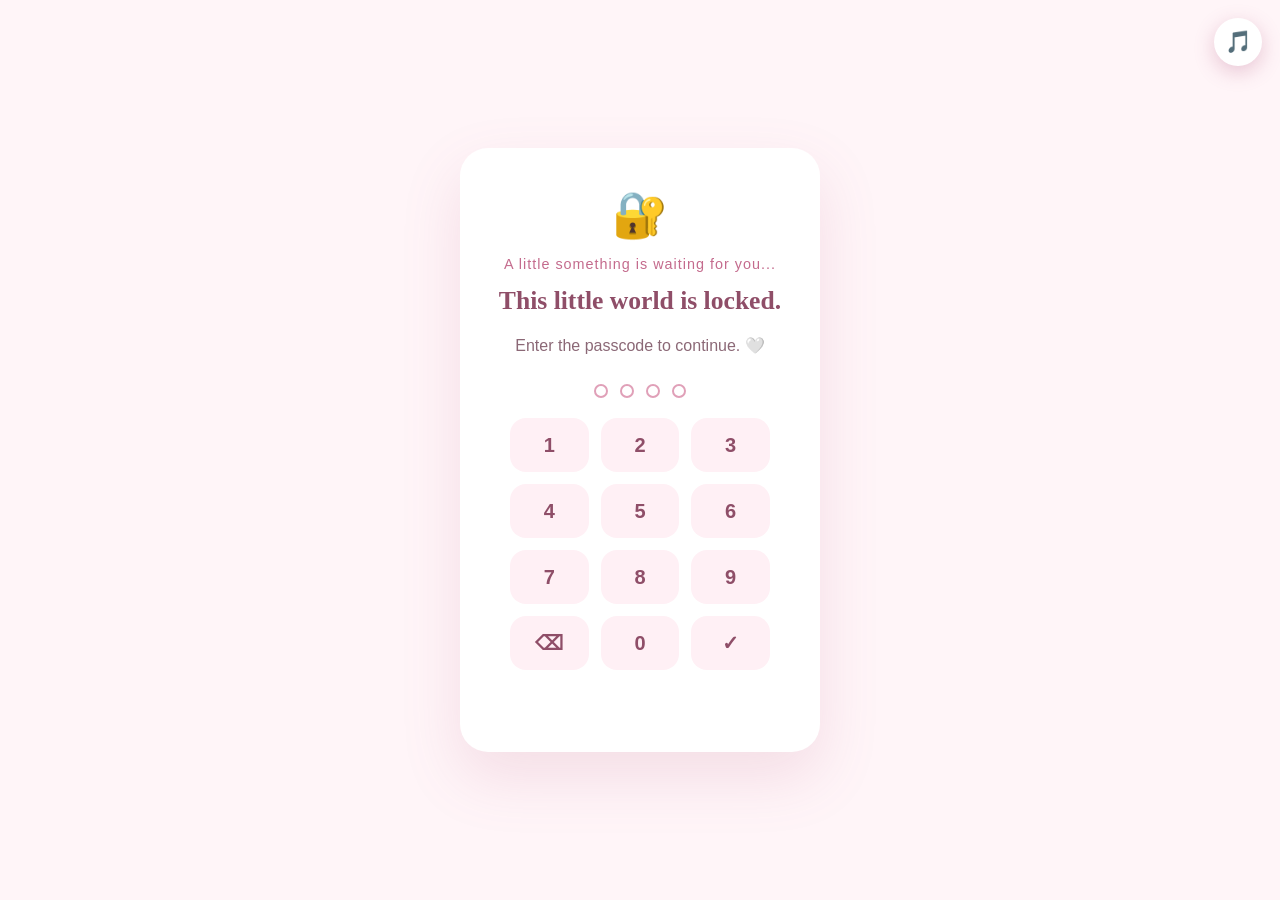
==== commit 79a159a1: "Update index.html" ====
--- a/index.html
+++ b/index.html
@@ -1,981 +1,430 @@
 <!DOCTYPE html>
 <html lang="en">
-
 <head>
     <meta charset="UTF-8">
-
-    <meta name="viewport"
-          content="width=device-width, initial-scale=1.0">
-
+    <meta name="viewport" content="width=device-width, initial-scale=1.0">
     <title>A Little Birthday World 🎀</title>
-
     <link rel="stylesheet" href="style.css">
 </head>
-
 <body>
+
 <!-- PASSCODE ENTRANCE 🔐 -->
 <section class="lock-screen" id="lockScreen">
-
     <div class="lock-card">
-
         <div class="lock-icon">🔐</div>
-
         <p class="tiny-text">A little something is waiting for you...</p>
-
         <h1>This little world is locked.</h1>
-
-        <p class="soft-text">
-            Enter the passcode to continue. 🤍
+        <p class="soft-text">Enter the passcode to continue. 🤍</p>
+
+        <div class="passcode-dots" id="passcodeDots">
+            <span></span><span></span><span></span><span></span>
+        </div>
+
+        <div class="number-pad" id="numberPad">
+            <button data-number="1">1</button>
+            <button data-number="2">2</button>
+            <button data-number="3">3</button>
+            <button data-number="4">4</button>
+            <button data-number="5">5</button>
+            <button data-number="6">6</button>
+            <button data-number="7">7</button>
+            <button data-number="8">8</button>
+            <button data-number="9">9</button>
+            <button id="deletePasscode">⌫</button>
+            <button data-number="0">0</button>
+            <button id="submitPasscode">✓</button>
+        </div>
+        <p class="passcode-error" id="passcodeError"></p>
+    </div>
+</section>
+
+<!-- Background decorations -->
+<div class="background-decor" aria-hidden="true">
+    <span class="flower flower-one">🌸</span>
+    <span class="flower flower-two">🌷</span>
+    <span class="sparkle sparkle-one">✨</span>
+    <span class="sparkle sparkle-two">✦</span>
+</div>
+
+<main class="birthday-app">
+
+    <!-- SCENE 1: INTRO -->
+    <section class="scene active" id="introScene">
+        <div class="intro-card">
+            <p class="tiny-date">August 24th...</p>
+            <h1 class="main-title">Apparently, someone pretty important was born today. 👀🎀</h1>
+            <p class="intro-text">And I may have prepared a tiny little something...</p>
+            <div class="cat-peek" id="catPeek">
+                <div class="cat-face">🐱</div>
+                <div class="cat-message">Psst... she's here! 👀</div>
+            </div>
+            <button class="primary-button" id="continueBtn">Okay... let me see 🎀</button>
+        </div>
+    </section>
+
+    <!-- SCENE 2: LETTER -->
+    <section class="scene" id="letterScene">
+        <div class="letter-area">
+            <div class="teddy">🧸</div>
+            <p class="small-heading">Hey Gunjan... 🤍</p>
+            <h2>Before you go any further...</h2>
+            <p class="letter-intro">There's something I want you to read first.</p>
+            <div class="envelope" id="envelope">
+                <div class="envelope-back"></div>
+                <div class="letter-paper"><p>A tiny letter is waiting for you... 💌</p></div>
+                <div class="envelope-front"></div>
+                <div class="envelope-flap"></div>
+                <div class="heart-seal">♥</div>
+            </div>
+            <button class="primary-button" id="openLetterBtn">Open the letter 💌</button>
+        </div>
+    </section>
+
+    <!-- SCENE 3: WELCOME LETTER -->
+    <section class="scene" id="welcomeLetterScene">
+        <div class="paper-card">
+            <span class="paper-flower">🌸</span>
+            <h2>Hey Gunjan 🤍</h2>
+            <p>So... today is your day. 🎀</p>
+            <p>And instead of sending you just another birthday message, I wanted to make something that could make you smile a little more.</p>
+            <p>There are a few things waiting for you here... some memories, some words, a little stupidity 😭😂, and maybe a few surprises.</p>
+            <p>So take your time, tap around, and enjoy this tiny world I made for your birthday. ✨</p>
+            <button class="primary-button" id="enterBtn">Let me in 🧸 →</button>
+        </div>
+    </section>
+
+    <!-- SCENE 4: BIRTHDAY REVEAL -->
+    <section class="scene" id="birthdayScene">
+        <div class="birthday-reveal">
+            <div class="floating-emoji">🌸 ✨ 🎀</div>
+            <p class="small-heading">Welcome to your tiny birthday world...</p>
+            <h1 class="birthday-title">HAPPIEST<br>BIRTHDAY<br>GUNJAN!</h1>
+            <div class="birthday-icons">🧸 🎂 🐱</div>
+            <p class="birthday-message">I hope this little place gives you at least one big smile today. 🤍</p>
+            <button class="primary-button" id="journeyBtn">There's more... 👀✨</button>
+        </div>
+    </section>
+
+    <!-- MEMORY 1 -->
+    <section class="scene memory-scene" id="memoryOne">
+        <div class="memory-card">
+            <p class="memory-number">Little thing #01 🌷</p>
+            <h2 class="memory-heading">You know what I genuinely admire about you?</h2>
+            <div class="polaroid">
+                <div class="photo-placeholder">
+                    <img src="file_00000000e250820bb94999981dcafbe3.jpg" alt="Memory photo" class="memory-photo">
+                </div>
+                <p class="polaroid-caption">It's the little things. 🤍</p>
+            </div>
+            <div class="memory-text">
+                <p>It's not just the way you smile.</p>
+                <p>It's your nature, the way you talk, the way you care, and all those little things you probably don't even notice about yourself.</p>
+                <p class="highlight-line">You're doing better than you think. 🌷</p>
+            </div>
+            <button class="primary-button" id="memoryOneBtn">One more... 🌸 →</button>
+        </div>
+    </section>
+
+    <!-- MEMORY 2 -->
+    <section class="scene memory-scene" id="memoryTwo">
+        <div class="memory-card">
+            <p class="memory-number">Little thing #02 🌸</p>
+            <h2 class="memory-heading">And hey... don't be so hard on yourself.</h2>
+            <div class="polaroid polaroid-right">
+                <div class="photo-placeholder">
+                    <img src="file_00000000f04c81fa9c4f1026c10656d2.jpg" alt="Memory photo" class="memory-photo">
+                </div>
+                <p class="polaroid-caption">This smile &gt;&gt;&gt; everything 😭</p>
+            </div>
+            <div class="memory-text">
+                <p>You don't have to have everything figured out all the time.</p>
+                <p>Take your time. Breathe. Keep going at your own pace.</p>
+                <p class="highlight-line">And please keep that smile... it suits you way too well. 😭🌸</p>
+            </div>
+            <div class="memory-cat" id="memoryCat">
+                <span class="memory-cat-face">🐱</span>
+                <span class="memory-cat-text">Can confirm. 👀</span>
+            </div>
+            <button class="primary-button" id="memoryTwoBtn">Okay okay... next 😭 →</button>
+        </div>
+    </section>
+
+    <!-- MEMORY 3 -->
+    <section class="scene memory-scene call-scene" id="memoryThree">
+        <div class="memory-card">
+            <p class="memory-number">Little thing #03 📱</p>
+            <div class="incoming-call">
+                <span class="call-icon">📞</span>
+                <div>
+                    <small>Incoming call...</small>
+                    <strong>Someone important 👀</strong>
+                </div>
+            </div>
+            <h2 class="memory-heading">And then there are these calls...</h2>
+            <div class="polaroid polaroid-left">
+                <div class="photo-placeholder">
+                    <img src="file_000000007e3c81fa85755acccc49d1e5.jpg" alt="Video call memory" class="memory-photo">
+                </div>
+                <p class="polaroid-caption">Miles away, somehow still close. ✨</p>
+            </div>
+            <div class="memory-text">
+                <p>It's kinda crazy how someone sitting miles away can still make an ordinary day feel better.</p>
+                <p>Sometimes one call, a little conversation, and suddenly a tiring day feels a little lighter.</p>
+                <p class="highlight-line">Maybe that's why seeing your call pop up always feels a little different. 🤍</p>
+            </div>
+            <button class="primary-button" id="memoryThreeBtn">There's one more... 👀✨</button>
+        </div>
+    </section>
+
+    <!-- MEMORY 4 -->
+    <section class="scene memory-scene future-scene" id="memoryFour">
+        <div class="memory-card">
+            <p class="memory-number">Little thing #04 ✨</p>
+            <h2 class="memory-heading">Okay... this one is a little different.</h2>
+            <div class="polaroid future-polaroid">
+                <div class="photo-placeholder">
+                    <img src="file_00000000178c81fa9f62e8d3085f5119.png" alt="Our special memory" class="memory-photo">
+                </div>
+                <p class="polaroid-caption">AI for now... real photo someday? 👀😂</p>
+            </div>
+            <div class="memory-text">
+                <p>Maybe someday we won't need AI to make a picture like this. 😂✨</p>
+                <p>Until then... keep smiling, keep growing, and keep being you.</p>
+                <p class="highlight-line">And just know you've got someone here who's always rooting for you. 🤍</p>
+            </div>
+            <button class="primary-button" id="memoryFourBtn">Continue... 🌸</button>
+        </div>
+    </section>
+
+    <!-- FUNNY BREAK -->
+    <section class="scene" id="cakeBreakScene">
+        <div class="memory-card funny-break-card">
+            <p class="dramatic-text">Okay...</p>
+            <p class="dramatic-text second-line">that got a little emotional. 😭</p>
+            <div class="big-cat">🐱</div>
+            <div class="cat-speech">
+                EXCUSE ME...<br><br>
+                Birthday hai...<br>
+                <strong>CAKE KIDHAR HAI?! 🎂</strong>
+            </div>
+            <button class="primary-button" id="cakeBtn">Fineee... let's get the cake 😭🎂 →</button>
+        </div>
+    </section>
+
+    <!-- CAKE SCENE -->
+    <section class="scene" id="cakeScene">
+        <div class="cake-content">
+            <h2>🎂 Make a Birthday Wish</h2>
+            <p class="cake-text">Take a deep breath... 🌸<br>Close your eyes...<br>Make one wish... ✨</p>
+            <div class="cake">
+                <div class="candles">
+                    <div class="candle" onclick="blowCandle(0)"><div class="flame"></div></div>
+                    <div class="candle" onclick="blowCandle(1)"><div class="flame"></div></div>
+                    <div class="candle" onclick="blowCandle(2)"><div class="flame"></div></div>
+                </div>
+                <div class="cake-body"></div>
+            </div>
+            <p id="wishStatus">🕯 Tap each candle to blow it out.</p>
+            <button class="primary-button" id="afterWishBtn" style="display: none;">I made my wish ✨ →</button>
+        </div>
+    </section>
+    <!-- PANDA + KITTY SURPRISE -->
+<section class="scene surprise-scene" id="pandaKittyScene">
+    <div class="surprise-card">
+
+        <p class="memory-number">One little surprise... 🐾</p>
+
+        <div class="cute-animals">
+            <div class="animal">🐼</div>
+            <div class="heart-between">💗</div>
+            <div class="animal">🐱</div>
+        </div>
+
+        <h2 class="memory-heading">
+            Okay... you made your wish. 🥹
+        </h2>
+
+        <p class="surprise-text">
+            But obviously... I couldn't stop the birthday surprises here. 😭✨
         </p>
 
-        <div class="passcode-dots" id="passcodeDots">
-    <span></span>
-    <span></span>
-    <span></span>
-    <span></span>
-</div>
-
-<div class="number-pad" id="numberPad">
-    <button data-number="1">1</button>
-    <button data-number="2">2</button>
-    <button data-number="3">3</button>
-
-    <button data-number="4">4</button>
-    <button data-number="5">5</button>
-    <button data-number="6">6</button>
-
-    <button data-number="7">7</button>
-    <button data-number="8">8</button>
-    <button data-number="9">9</button>
-
-    <button id="deletePasscode">⌫</button>
-    <button data-number="0">0</button>
-    <button id="submitPasscode">✓</button>
-</div>
-
-        <p class="passcode-error" id="passcodeError"></p>
+        <p class="highlight-line">
+            There's still something waiting for you... 👀💗
+        </p>
+
+        <button class="primary-button" id="openNextSurprise">
+            One more surprise → 🎁
+        </button>
 
     </div>
-
 </section>
-    <!-- Background decorations -->
-    <div class="background-decor" aria-hidden="true">
-        <span class="flower flower-one">🌸</span>
-        <span class="flower flower-two">🌷</span>
-        <span class="sparkle sparkle-one">✨</span>
-        <span class="sparkle sparkle-two">✦</span>
-    </div>
-
-
-    <!-- Main Website -->
-    <main class="birthday-app">
-
-        <!-- SCENE 1 -->
-        <section class="scene active" id="introScene">
-
-            <div class="intro-card">
-
-                <p class="tiny-date">
-                    August 24th...
-                </p>
-
-                <h1 class="main-title">
-                    Apparently, someone
-                    pretty important was
-                    born today. 👀🎀
-                </h1>
-
-                <p class="intro-text">
-                    And I may have prepared
-                    a tiny little something...
-                </p>
-
-
-                <!-- Cute cat placeholder -->
-                <div class="cat-peek" id="catPeek">
-                    <div class="cat-face">
-                        🐱
-                    </div>
-
-                    <div class="cat-message">
-                        Psst... she's here! 👀
-                    </div>
-                </div>
-
-
-                <button class="primary-button"
-                        id="continueBtn">
-
-                    Okay... let me see 🎀
-
+
+    <!-- PANDA + KITTY -->
+    <section class="scene" id="pandaKittyScene">
+        <div class="scene-content">
+            <p class="tiny-text">Wait a second... 👀</p>
+            <div class="cute-duo"><span>🐼</span><span>🐱</span></div>
+            <h2>You thought the birthday was over?</h2>
+            <p class="soft-text">Nope. These two have something for you ✨</p>
+            <button class="primary-button" id="openNextSurprise">Show me 👀 →</button>
+        </div>
+    </section>
+
+    <!-- SECRET FILE -->
+    <section class="scene" id="secretFileScene">
+        <div class="scene-content">
+            <p class="tiny-text">🐼🐱 DELIVERY COMPLETE</p>
+            <h2>One tiny file was found... 👀</h2>
+            <div class="secret-file">📁</div>
+            <p class="soft-text">Apparently it contains some highly important information about the birthday girl. 🎀</p>
+            <button class="primary-button" id="openSecretFile">Open the file 📁 →</button>
+        </div>
+    </section>
+
+    <!-- VIDEO NOTE -->
+    <section class="scene" id="videoNoteScene">
+        <div class="video-letter">
+            <div class="letter-flower flower-top">🌸</div>
+            <div class="letter-flower flower-bottom">🌷</div>
+            <div class="letter-sparkle">✨</div>
+            <p class="video-note-small">A little note before you press play...</p>
+            <h2>For you, Gunjan 🤍</h2>
+            <div class="video-note-message">
+                <p>I could've written everything here, but some things are better said than typed.</p>
+                <p>So this next little part is just me, saying what I wanted to say in my own way.</p>
+            </div>
+            <div class="letter-decoration">🌿 🌸 🌿</div>
+            <button class="primary-button" id="playMessageBtn">Play my message 🎬 →</button>
+            <div class="birthday-video-wrap" id="birthdayVideoWrap">
+                <video id="birthdayVideo" controls playsinline>
+                    <source src="gunjan_birthday_message_web.mp4" type="video/mp4">
+                </video>
+            </div>
+            <div class="after-video-message" id="afterVideoMessage">
+                <p class="after-video-first">Okay... that was the part I wanted to say myself. 🤍</p>
+                <p class="after-video-second">But you really thought I was done? 👀</p>
+                <button class="primary-button" id="afterVideoBtn">Not even close ✨ →</button>
+            </div>
+        </div>
+    </section>
+
+    <!-- OPEN WHEN -->
+    <section class="scene" id="openWhenScene">
+        <div class="open-when-container">
+            <p class="tiny-text">A few little letters for you...</p>
+            <h2>Open When... 💌</h2>
+            <p class="soft-text">Some things aren't meant to be opened all at once. 🌷</p>
+            <div class="open-when-grid">
+                <button class="open-when-letter" data-letter="badDay">
+                    <span class="envelope-icon">💌</span>
+                    <span>you're having a bad day</span>
                 </button>
-
-            </div>
-
-        </section>
-
-
-        <!-- SCENE 2 -->
-        <section class="scene" id="letterScene">
-
-            <div class="letter-area">
-
-                <div class="teddy">
-                    🧸
-                </div>
-
-                <p class="small-heading">
-                    Hey Gunjan... 🤍
-                </p>
-
-                <h2>
-                    Before you go any further...
-                </h2>
-
-                <p class="letter-intro">
-                    There's something
-                    I want you to read first.
-                </p>
-
-
-                <!-- Envelope -->
-                <div class="envelope"
-                     id="envelope">
-
-                    <div class="envelope-back"></div>
-
-                    <div class="letter-paper">
-
-                        <p>
-                            A tiny letter
-                            is waiting for you...
-                            💌
-                        </p>
-
-                    </div>
-
-                    <div class="envelope-front"></div>
-
-                    <div class="envelope-flap"></div>
-
-                    <div class="heart-seal">
-                        ♥
-                    </div>
-
-                </div>
-
-
-                <button class="primary-button"
-                        id="openLetterBtn">
-
-                    Open the letter 💌
-
+                <button class="open-when-letter" data-letter="overthinking">
+                    <span class="envelope-icon">💌</span>
+                    <span>you're overthinking</span>
                 </button>
-
-            </div>
-
-        </section>
-
-
-        <!-- SCENE 3 -->
-        <section class="scene" id="welcomeLetterScene">
-
-            <div class="paper-card">
-
-                <span class="paper-flower">
-                    🌸
-                </span>
-
-                <h2>
-                    Hey Gunjan 🤍
-                </h2>
-
-                <p>
-                    So... today is your day. 🎀
-                </p>
-
-                <p>
-                    And instead of sending you
-                    just another birthday message,
-                    I wanted to make something
-                    that could make you smile
-                    a little more.
-                </p>
-
-                <p>
-                    There are a few things waiting
-                    for you here...
-                    some memories,
-                    some words,
-                    a little stupidity 😭😂,
-                    and maybe a few surprises.
-                </p>
-
-                <p>
-                    So take your time,
-                    tap around,
-                    and enjoy this tiny world
-                    I made for your birthday.
-                    ✨
-                </p>
-
-                <button class="primary-button"
-                        id="enterBtn">
-
-                    Let me in 🧸 →
-
+                <button class="open-when-letter" data-letter="smile">
+                    <span class="envelope-icon">💌</span>
+                    <span>you need a smile</span>
                 </button>
-
-            </div>
-
-        </section>
-
-
-        <!-- SCENE 4 -->
-        <section class="scene" id="birthdayScene">
-
-            <div class="birthday-reveal">
-
-                <div class="floating-emoji">
-                    🌸 ✨ 🎀
-                </div>
-
-                <p class="small-heading">
-                    Welcome to your tiny
-                    birthday world...
-                </p>
-
-                <h1 class="birthday-title">
-
-                    HAPPIEST
-                    <br>
-                    BIRTHDAY
-                    <br>
-                    GUNJAN!
-
-                </h1>
-
-                <div class="birthday-icons">
-                    🧸 🎂 🐱
-                </div>
-
-                <p class="birthday-message">
-                    I hope this little place
-                    gives you at least
-                    one big smile today. 🤍
-                </p>
-
-                <button class="primary-button"
-                        id="journeyBtn">
-
-                    There's more... 👀✨
-
-                </button>
-
-            </div>
-
-        </section>
-<!-- =========================================
-     PHOTO JOURNEY 📸🌸
-========================================= -->
-
-
-<!-- PHOTO 1: HER NATURE -->
-<section class="scene memory-scene" id="memoryOne">
-
-    <div class="memory-card">
-
-        <p class="memory-number">
-            Little thing #01 🌷
-        </p>
-
-        <h2 class="memory-heading">
-            You know what I genuinely admire about you?
-        </h2>
-
-        <div class="polaroid">
-
-            <div class="photo-placeholder">
-    <img src="file_00000000e250820bb94999981dcafbe3.jpg"
-         alt="Memory photo"
-         class="memory-photo">
-            </div>
-
-            <p class="polaroid-caption">
-                It's the little things. 🤍
-            </p>
-
-        </div>
-
-        <div class="memory-text">
-
-            <p>
-                It's not just the way you smile.
-            </p>
-
-            <p>
-                It's your nature, the way you talk,
-                the way you care, and all those little
-                things you probably don't even notice
-                about yourself.
-            </p>
-
-            <p class="highlight-line">
-                You're doing better than you think. 🌷
-            </p>
-
-        </div>
-
-        <button class="primary-button" id="memoryOneBtn">
-            One more... 🌸 →
-        </button>
-
-    </div>
-
-</section>
-
-
-<!-- PHOTO 2: KEEP SMILING -->
-<section class="scene memory-scene" id="memoryTwo">
-
-    <div class="memory-card">
-
-        <p class="memory-number">
-            Little thing #02 🌸
-        </p>
-
-        <h2 class="memory-heading">
-            And hey... don't be so hard on yourself.
-        </h2>
-
-        <div class="polaroid polaroid-right">
-
-            <div class="photo-placeholder">
-    <img src="file_00000000f04c81fa9c4f1026c10656d2.jpg"
-         alt="Memory photo"
-         class="memory-photo">
-            </div>
-
-            <p class="polaroid-caption">
-                This smile &gt;&gt;&gt; everything 😭
-            </p>
-
-        </div>
-
-        <div class="memory-text">
-
-            <p>
-                You don't have to have everything
-                figured out all the time.
-            </p>
-
-            <p>
-                Take your time. Breathe.
-                Keep going at your own pace.
-            </p>
-
-            <p class="highlight-line">
-                And please keep that smile...
-                it suits you way too well. 😭🌸
-            </p>
-
-        </div>
-
-
-        <!-- CAT INTERRUPTION 😂 -->
-        <div class="memory-cat" id="memoryCat">
-
-            <span class="memory-cat-face">
-                🐱
-            </span>
-
-            <span class="memory-cat-text">
-                Can confirm. 👀
-            </span>
-
-        </div>
-
-
-        <button class="primary-button" id="memoryTwoBtn">
-            Okay okay... next 😭 →
-        </button>
-
-    </div>
-
-</section>
-
-
-<!-- PHOTO 3: VIDEO CALL / DISTANCE -->
-<section class="scene memory-scene call-scene" id="memoryThree">
-
-    <div class="memory-card">
-
-        <p class="memory-number">
-            Little thing #03 📱
-        </p>
-
-
-        <div class="incoming-call">
-
-            <span class="call-icon">
-                📞
-            </span>
-
-            <div>
-
-                <small>
-                    Incoming call...
-                </small>
-
-                <strong>
-                    Someone important 👀
-                </strong>
-
-            </div>
-
-        </div>
-
-
-        <h2 class="memory-heading">
-            And then there are these calls...
-        </h2>
-
-
-        <div class="polaroid polaroid-left">
-
-            <div class="photo-placeholder">
-    <img src="file_000000007e3c81fa85755acccc49d1e5.jpg"
-         alt="Video call memory"
-         class="memory-photo">
-            </div>
-
-            <p class="polaroid-caption">
-                Miles away, somehow still close. ✨
-            </p>
-
-        </div>
-
-
-        <div class="memory-text">
-
-            <p>
-                It's kinda crazy how someone
-                sitting miles away can still make
-                an ordinary day feel better.
-            </p>
-
-            <p>
-                Sometimes one call, a little conversation,
-                and suddenly a tiring day feels
-                a little lighter.
-            </p>
-
-            <p class="highlight-line">
-                Maybe that's why seeing your call
-                pop up always feels a little different. 🤍
-            </p>
-
-        </div>
-
-
-        <button class="primary-button" id="memoryThreeBtn">
-            There's one more... 👀✨
-        </button>
-
-    </div>
-
-</section>
-
-
-<!-- PHOTO 4: AI IMAGINED MOMENT -->
-<section class="scene memory-scene future-scene" id="memoryFour">
-
-    <div class="memory-card">
-
-        <p class="memory-number">
-            Little thing #04 ✨
-        </p>
-
-        <h2 class="memory-heading">
-            Okay... this one is a little different.
-        </h2>
-
-
-        <div class="polaroid future-polaroid">
-
-        <div class="photo-placeholder">
-    <img src="file_00000000178c81fa9f62e8d3085f5119.png"
-         alt="Our special memory"
-         class="memory-photo">
-        </div>
-
-            <p class="polaroid-caption">
-                AI for now... real photo someday? 👀😂
-            </p>
-
-        </div>
-
-
-        <div class="memory-text">
-
-            <p>
-                Maybe someday we won't need AI
-                to make a picture like this. 😂✨
-            </p>
-
-            <p>
-                Until then...
-                keep smiling, keep growing,
-                and keep being you.
-            </p>
-
-            <p class="highlight-line">
-                And just know you've got someone here
-                who's always rooting for you. 🤍
-            </p>
-
-        </div>
-
-
-        <button class="primary-button" id="memoryFourBtn">
-            Continue... 🌸
-        </button>
-
-    </div>
-
-</section>
-
-
-<!-- FUNNY BREAK BEFORE CAKE -->
-<section class="scene" id="cakeBreakScene">
-
-    <div class="memory-card funny-break-card">
-
-        <p class="dramatic-text">
-            Okay...
-        </p>
-
-        <p class="dramatic-text second-line">
-            that got a little emotional. 😭
-        </p>
-
-
-        <div class="big-cat">
-            🐱
-        </div>
-
-
-        <div class="cat-speech">
-
-            EXCUSE ME...
-
-            <br><br>
-
-            Birthday hai...
-
-            <br>
-
-            <strong>
-                CAKE KIDHAR HAI?! 🎂
-            </strong>
-
-        </div>
-
-
-        <button class="primary-button" id="cakeBtn">
-            Fineee... let's get the cake 😭🎂 →
-        </button>
-
-    </div>
-
-    </section><!-- 🎂 Magical Cake Scene -->
-<section class="scene hidden" id="cakeScene">
-
-    <div class="cake-content">
-
-        <h2>🎂 Make a Birthday Wish</h2>
-
-        <p class="cake-text">
-            Take a deep breath... 🌸<br>
-            Close your eyes...<br>
-            Make one wish... ✨
-        </p>
-
-        <div class="cake">
-
-            <div class="candles">
-
-                <div class="candle" onclick="blowCandle(0)">
-                    <div class="flame"></div>
-                </div>
-
-                <div class="candle" onclick="blowCandle(1)">
-                    <div class="flame"></div>
-                </div>
-
-                <div class="candle" onclick="blowCandle(2)">
-                    <div class="flame"></div>
-                </div>
-
-            </div>
-
-            <div class="cake-body"></div>
-
-        </div>
-
-        <p id="wishStatus">
-            🕯 Tap each candle to blow it out.
-        </p>
-<button class="primary-button"
-        id="afterWishBtn"
-        style="display: none;">
-    I made my wish ✨ →
-</button>
-    </div>
-
-</section>
-        <!-- PANDA + KITTY SURPRISE 🐼🐱 -->
-<section class="scene hidden" id="pandaKittyScene">
-
-    <div class="scene-content">
-
-        <p class="tiny-text">Wait a second... 👀</p>
-
-        <div class="cute-duo">
-            <span>🐼</span>
-            <span>🐱</span>
-        </div>
-
-        <h2>You thought the birthday was over?</h2>
-
-        <p class="soft-text">
-            Nope. These two have something for you ✨
-        </p>
-
-        <button class="primary-button" id="openNextSurprise">
-            Show me 👀 →
-        </button>
-
-    </div>
-
-</section>
-        <!-- SECRET BIRTHDAY FILE 📁✨ -->
-<section class="scene hidden" id="secretFileScene">
-
-    <div class="scene-content">
-
-        <p class="tiny-text">
-            🐼🐱 DELIVERY COMPLETE
-        </p>
-
-        <h2>
-            One tiny file was found... 👀
-        </h2>
-
-        <div class="secret-file">
-            📁
-        </div>
-
-        <p class="soft-text">
-            Apparently it contains some
-            highly important information
-            about the birthday girl. 🎀
-        </p>
-
-        <button class="primary-button" id="openSecretFile">
-            Open the file 📁 →
-        </button>
-
-    </div>
-
-</section>
-        <!-- PERSONAL VIDEO NOTE 🌸🎬 -->
-<section class="scene hidden" id="videoNoteScene">
-
-    <div class="video-letter">
-
-        <div class="letter-flower flower-top">🌸</div>
-        <div class="letter-flower flower-bottom">🌷</div>
-        <div class="letter-sparkle">✨</div>
-
-        <p class="video-note-small">
-            A little note before you press play...
-        </p>
-
-        <h2>For you, Gunjan 🤍</h2>
-
-        <div class="video-note-message">
-            <p>
-                I could've written everything here,
-                but some things are better said than typed.
-            </p>
-
-            <p>
-                So this next little part is just me,
-                saying what I wanted to say in my own way.
-            </p>
-        </div>
-
-        <div class="letter-decoration">
-            🌿 🌸 🌿
-        </div>
-
-        <button class="primary-button" id="playMessageBtn">
-            Play my message 🎬 →
-        </button>
-
-        <div class="birthday-video-wrap" id="birthdayVideoWrap">
-
-            <video id="birthdayVideo" controls playsinline>
-                <source
-                    src="gunjan_birthday_message_web.mp4"
-                    type="video/mp4">
-            </video>
-
-        </div>
-
-    </div>
-<!-- AFTER VIDEO REVEAL ✨ -->
-<div class="after-video-message" id="afterVideoMessage">
-
-    <p class="after-video-first">
-        Okay... that was the part I wanted to say myself. 🤍
-    </p>
-
-    <p class="after-video-second">
-        But you really thought I was done? 👀
-    </p>
-
-    <button class="primary-button" id="afterVideoBtn">
-        Not even close ✨ →
-    </button>
-
-</div>
-                    </section>
-        <!-- OPEN WHEN LETTERS 💌 -->
-<section class="scene hidden" id="openWhenScene">
-
-    <div class="open-when-container">
-
-        <p class="tiny-text">A few little letters for you...</p>
-
-        <h2>Open When... 💌</h2>
-
-        <p class="soft-text">
-            Some things aren't meant to be opened all at once. 🌷
-        </p>
-
-        <div class="open-when-grid">
-
-            <button class="open-when-letter" data-letter="badDay">
-                <span class="envelope-icon">💌</span>
-                <span>you're having a bad day</span>
-            </button>
-
-            <button class="open-when-letter" data-letter="overthinking">
-                <span class="envelope-icon">💌</span>
-                <span>you're overthinking</span>
-            </button>
-
-            <button class="open-when-letter" data-letter="smile">
-                <span class="envelope-icon">💌</span>
-                <span>you need a smile</span>
-            </button>
-
-        </div>
-
-        <div class="open-when-message" id="openWhenMessage">
-
-            <div class="message-flower">🌸</div>
-
-            <p id="openWhenText"></p>
-
-            <button class="primary-button" id="closeOpenWhen">
-                Keep this one 🤍
-            </button>
-
-        </div>
-
-        <div class="open-when-progress" id="openWhenProgress">
-            0 / 3 letters opened
-        </div>
-
-        <button class="primary-button"
-                id="openWhenContinue"
-                style="display:none;">
-            I opened them all ✨ →
-        </button>
-
-    </div>
-
-</section>
-        <!-- 🤖 GUNJAN.EXE ANALYSIS -->
-<section class="scene hidden" id="analysisScene">
-
-    <div class="analysis-card">
-
-        <p class="tiny-text">
-            SYSTEM INITIALIZING...
-        </p>
-
-        <h2>
-            Gunjan.exe 🤖
-        </h2>
-
-        <p class="soft-text">
-            Running birthday analysis...
-        </p>
-
-        <!-- Progress -->
-        <div class="scan-progress">
-
-            <div class="scan-bar">
-                <div class="scan-fill" id="scanFill"></div>
-            </div>
-
-            <p id="scanPercent">
-                0%
-            </p>
-
-        </div>
-
-        <!-- Scan Results -->
-
-        <div class="scan-results">
-
-            <div class="scan-line" id="scan1">
-                😊 Smile
-                <span>✔ Passed</span>
-            </div>
-
-            <div class="scan-line" id="scan2">
-                🌸 Kindness
-                <span>✔ Passed</span>
-            </div>
-
-            <div class="scan-line" id="scan3">
-                🧠 Overthinking
-                <span>⚠ Detected</span>
-            </div>
-
-            <div class="scan-line" id="scan4">
-                😴 Sleep Schedule
-                <span>❌ Needs Improvement</span>
-            </div>
-
-            <div class="scan-line " id="scan5">
-                🎀 Cuteness
-                <span>∞ Maximum Value</span>
-            </div>
-
-        </div>
-
-        <!-- Final Result -->
-
-        <div class="analysis-result hidden"
-             id="analysisResult">
-
-            <h3>
-                ✨ Analysis Complete
-            </h3>
-
-            <p>
-                Result:
-                <strong>
-                    100% Gunjan 🤍
-                </strong>
-            </p>
-
-            <p>
-                Status:
-                One of a kind.
-            </p>
-
-            <button
-                class="primary-button"
-                id="claimRewardBtn">
-
-                🎁 Claim your reward →
-
-            </button>
-
-        </div>
-
-    </div>
-
-</section>
-        <!-- 🎁 GIFT REVEAL -->
-<section class="scene hidden" id="giftScene">
-
-    <div class="gift-card">
-<div class="kitty-background">
-
-    <div class="sparkle s1">✨</div>
-    <div class="sparkle s2">✨</div>
-    <div class="sparkle s3">✨</div>
-
-    <img
-        src="Kitty.png"
-        id="liveKitty"
-        alt="Birthday Kitty">
-
-</div>
-        <p class="tiny-text">
-            Reward unlocked... ✨
-        </p>
-
-        <h2>
-            A little gift for you 🎁
-        </h2>
-
-        <p class="soft-text">
-            Tap the gift box to open it.
-        </p>
-
-        <div class="gift-box" id="giftBox">
-            <img src="Kitty.png" alt="Birthday Kitty" id="kittyImage">
-        </div>
-
-        <div class="gift-message hidden" id="giftMessage">
-
-            <h3>🌸 Surprise! 🌸</h3>
-
-            <p>
-                You deserve happiness,
-                beautiful memories,
-                lots of smiles,
-                and every wonderful thing life has to offer. 🤍
-            </p>
-
-            <button class="primary-button"
-                    id="giftContinue">
-                There's one more... 👀 →
-            </button>
-
-        </div>
-
-    </div>
-
-</section>
-    </main>
-
-
-    <!-- Tap sparkles will appear here -->
-    <div id="sparkleLayer"
-         aria-hidden="true">
-    </div>
-
-
-<!-- 🎵 Background Music -->
+            </div>
+            <div class="open-when-message" id="openWhenMessage">
+                <div class="message-flower">🌸</div>
+                <p id="openWhenText"></p>
+                <button class="primary-button" id="closeOpenWhen">Keep this one 🤍</button>
+            </div>
+            <div class="open-when-progress" id="openWhenProgress">0 / 3 letters opened</div>
+            <button class="primary-button" id="openWhenContinue" style="display:none;">I opened them all ✨ →</button>
+        </div>
+    </section>
+
+    <!-- GUNJAN.EXE -->
+    <section class="scene" id="analysisScene">
+        <div class="analysis-card">
+            <p class="tiny-text">SYSTEM INITIALIZING...</p>
+            <h2>Gunjan.exe 🤖</h2>
+            <p class="soft-text">Running birthday analysis...</p>
+            <div class="scan-progress">
+                <div class="scan-bar"><div class="scan-fill" id="scanFill"></div></div>
+                <p id="scanPercent">0%</p>
+            </div>
+            <div class="scan-results">
+                <div class="scan-line" id="scan1">😊 Smile <span>✔ Passed</span></div>
+                <div class="scan-line" id="scan2">🌸 Kindness <span>✔ Passed</span></div>
+                <div class="scan-line" id="scan3">🧠 Overthinking <span>⚠ Detected</span></div>
+                <div class="scan-line" id="scan4">😴 Sleep Schedule <span>❌ Needs Improvement</span></div>
+                <div class="scan-line" id="scan5">🎀 Cuteness <span>∞ Maximum Value</span></div>
+            </div>
+            <div class="analysis-result hidden" id="analysisResult">
+                <h3>✨ Analysis Complete</h3>
+                <p>Result: <strong>100% Gunjan 🤍</strong></p>
+                <p>Status: One of a kind.</p>
+                <button class="primary-button" id="claimRewardBtn">🎁 Claim your reward →</button>
+            </div>
+        </div>
+    </section>
+
+    <!-- 🎁 LITTLE GIFT SCENE (Improved) -->
+    <section class="scene" id="giftScene">
+        <div class="gift-card">
+            <p class="tiny-text">Reward unlocked... ✨</p>
+            <h2>A little gift for you 🎁</h2>
+            <p class="soft-text" id="giftInstruction">Tap the gift to open it.</p>
+
+            <div class="gift-box" id="giftBox">
+                <div class="gift-lid" id="giftLid"></div>
+                <div class="gift-body"></div>
+                <div class="gift-bow">🎀</div>
+            </div>
+
+            <div id="giftReveal" class="gift-reveal">
+                <img src="Kitty.png" id="kittyImage" alt="Kitty" class="kitty-image">
+                <div class="gift-message-box">
+                    <p class="gift-message">
+                        I know this isn’t something expensive...<br><br>
+                        But I spent time making this little world for you because I wanted you to feel special today.<br><br>
+                        You mean more than you probably realize.<br>
+                        Thank you for being you. 🤍
+                    </p>
+                </div>
+                <button class="primary-button" id="giftContinue">Continue ✨</button>
+            </div>
+        </div>
+    </section>
+
+    <!-- 🌸 ENDING SCENE (New) -->
+    <section class="scene" id="endingScene">
+        <div class="ending-card">
+            <div class="ending-kitty">🐱</div>
+            <p class="tiny-text">One last thing...</p>
+            <h2>Happy Birthday, Gunjan</h2>
+            <div class="ending-message">
+                <p>I hope this little world made you smile, even just for a moment.</p>
+                <p>You deserve all the soft things, all the good days, and someone who quietly roots for you.</p>
+                <p class="ending-highlight">I’m really glad you exist. 🤍</p>
+                <p>Now go eat cake, laugh a little extra, and have the best day.</p>
+            </div>
+            <div class="ending-footer">
+                <p>With a lot of care,</p>
+                <p class="ending-from">— Someone who made this for you</p>
+            </div>
+            <div class="ending-hearts">🌸 ✨ 🎀 🐱</div>
+        </div>
+    </section>
+
+</main>
+
+<div id="sparkleLayer" aria-hidden="true"></div>
+
 <audio id="backgroundMusic" loop>
     <source src="alanajordan-indie-folk-instrumental-03-383527" type="audio/mpeg">
 </audio>
 
-<!-- 🎵 Floating Music Button -->
-<button id="musicToggle" class="music-toggle" aria-label="Toggle music">
-    🎵
-</button>
-    <script src="script.js"></script>
+<button id="musicToggle" class="music-toggle" aria-label="Toggle music">🎵</button>
+
+<script src="script.js"></script>
 </body>
-
-                      </html>
+    </html>                                                </p>
+
+
+                    
--- a/style.css
+++ b/style.css
@@ -1,6 +1,6 @@
 /* =========================================
    GUNJAN'S BIRTHDAY WORLD 🎀
-   Kawaii + Dreamy Floral Theme
+   Clean Final Version
 ========================================= */
 
 * {
@@ -18,26 +18,13 @@
     overflow-x: hidden;
     font-family: "Trebuchet MS", "Segoe UI", sans-serif;
     color: #704558;
-
     background:
         radial-gradient(circle at 15% 15%, rgba(255,255,255,.95), transparent 28%),
         radial-gradient(circle at 85% 25%, rgba(255,225,237,.9), transparent 30%),
         radial-gradient(circle at 50% 90%, rgba(255,240,246,.95), transparent 38%),
-        linear-gradient(
-            145deg,
-            #fff8fb 0%,
-            #ffe8f1 35%,
-            #ffdce9 70%,
-            #fff4f8 100%
-        );
-
+        linear-gradient(145deg, #fff8fb 0%, #ffe8f1 35%, #ffdce9 70%, #fff4f8 100%);
     position: relative;
 }
-
-
-/* =========================================
-   SOFT BACKGROUND GLOW
-========================================= */
 
 body::before,
 body::after {
@@ -68,29 +55,14 @@
 }
 
 @keyframes glowMoveOne {
-    from {
-        transform: translate(0,0);
-    }
-
-    to {
-        transform: translate(45px,35px);
-    }
+    from { transform: translate(0,0); }
+    to { transform: translate(45px,35px); }
 }
 
 @keyframes glowMoveTwo {
-    from {
-        transform: translate(0,0);
-    }
-
-    to {
-        transform: translate(-45px,-30px);
-    }
-}
-
-
-/* =========================================
-   BACKGROUND DECORATIONS
-========================================= */
+    from { transform: translate(0,0); }
+    to { transform: translate(-45px,-30px); }
+}
 
 .background-decor {
     position: fixed;
@@ -100,8 +72,7 @@
     z-index: 1;
 }
 
-.flower,
-.sparkle {
+.flower, .sparkle {
     position: absolute;
     user-select: none;
 }
@@ -112,16 +83,8 @@
     animation: flowerFloat 5s ease-in-out infinite;
 }
 
-.flower-one {
-    left: 6%;
-    bottom: 8%;
-}
-
-.flower-two {
-    right: 7%;
-    top: 10%;
-    animation-delay: 1.2s;
-}
+.flower-one { left: 6%; bottom: 8%; }
+.flower-two { right: 7%; top: 10%; animation-delay: 1.2s; }
 
 .sparkle {
     font-size: 24px;
@@ -129,44 +92,18 @@
     animation: sparklePulse 2.2s ease-in-out infinite;
 }
 
-.sparkle-one {
-    left: 12%;
-    top: 16%;
-}
-
-.sparkle-two {
-    right: 13%;
-    bottom: 17%;
-    animation-delay: .8s;
-}
+.sparkle-one { left: 12%; top: 16%; }
+.sparkle-two { right: 13%; bottom: 17%; animation-delay: .8s; }
 
 @keyframes flowerFloat {
-    0%,100% {
-        transform: translateY(0) rotate(-4deg);
-    }
-
-    50% {
-        transform: translateY(-12px) rotate(5deg);
-    }
+    0%,100% { transform: translateY(0) rotate(-4deg); }
+    50% { transform: translateY(-12px) rotate(5deg); }
 }
 
 @keyframes sparklePulse {
-    0%,100% {
-        transform: scale(.75) rotate(0deg);
-        opacity: .35;
-    }
-
-    50% {
-        transform: scale(1.2) rotate(15deg);
-        opacity: 1;
-    }
-}
-
-
-/* =========================================
-   MAIN APP
-========================================= */
-
+    0%,100% { transform: scale(.75) rotate(0deg); opacity: .35; }
+    50% { transform: scale(1.2) rotate(15deg); opacity: 1; }
+}
 .birthday-app {
     position: relative;
     z-index: 5;
@@ -179,10 +116,8 @@
     min-height: 100vh;
     width: 100%;
     padding: 35px 18px;
-
     align-items: center;
     justify-content: center;
-
     opacity: 0;
 }
 
@@ -192,209 +127,115 @@
 }
 
 @keyframes sceneAppear {
-    from {
-        opacity: 0;
-        transform: translateY(12px) scale(.985);
-    }
-
-    to {
-        opacity: 1;
-        transform: translateY(0) scale(1);
-    }
-}
-
-
-/* =========================================
-   SHARED CARDS
-========================================= */
+    from { opacity: 0; transform: translateY(12px) scale(.985); }
+    to { opacity: 1; transform: translateY(0) scale(1); }
+}
 
 .intro-card,
 .letter-area,
 .paper-card,
-.birthday-reveal {
+.birthday-reveal,
+.memory-card,
+.scene-content,
+.gift-card,
+.ending-card,
+.analysis-card,
+.open-when-container,
+.video-letter,
+.cake-content {
     width: min(92vw, 560px);
-
     text-align: center;
-
     padding: 38px 25px;
-
     border-radius: 32px;
-
-    background:
-        linear-gradient(
-            145deg,
-            rgba(255,255,255,.78),
-            rgba(255,244,249,.65)
-        );
-
+    background: linear-gradient(145deg, rgba(255,255,255,.78), rgba(255,244,249,.65));
     border: 1px solid rgba(255,255,255,.9);
-
-    box-shadow:
-        0 22px 65px rgba(182, 92, 126, .14),
-        inset 0 1px 0 rgba(255,255,255,.9);
-
+    box-shadow: 0 22px 65px rgba(182, 92, 126, .14), inset 0 1px 0 rgba(255,255,255,.9);
     backdrop-filter: blur(15px);
     -webkit-backdrop-filter: blur(15px);
-
     position: relative;
 }
-
-
-/* =========================================
-   INTRO
-========================================= */
 
 .tiny-date {
     display: inline-block;
-
     padding: 8px 15px;
-
     border-radius: 999px;
-
     background: #fff0f6;
-
     color: #b96383;
-
     font-size: .88rem;
     letter-spacing: 1.5px;
-
     margin-bottom: 22px;
-
     box-shadow: 0 7px 20px rgba(195,108,141,.10);
 }
 
 .main-title {
     font-family: Georgia, "Times New Roman", serif;
-
     font-size: clamp(2rem, 8vw, 3.4rem);
-
     line-height: 1.14;
-
     color: #8f4e68;
-
     margin-bottom: 18px;
-
     text-shadow: 0 4px 20px rgba(255,255,255,.9);
 }
 
 .intro-text {
     max-width: 390px;
-
     margin: 0 auto 28px;
-
     line-height: 1.8;
-
     font-size: 1rem;
-
     color: #8c6877;
 }
-
-
-/* =========================================
-   CAT PEEK
-========================================= */
 
 .cat-peek {
     width: 180px;
     margin: 15px auto 28px;
-
     position: relative;
-
     animation: catEntrance 1s cubic-bezier(.2,.9,.3,1.2);
 }
 
 .cat-face {
     font-size: 76px;
-
     transform-origin: bottom center;
-
     animation: catLook 3s ease-in-out infinite;
 }
 
 .cat-message {
     margin-top: -3px;
-
     display: inline-block;
-
     padding: 7px 12px;
-
     background: rgba(255,255,255,.9);
-
     border-radius: 15px;
-
     font-size: .78rem;
-
     color: #a05c76;
-
     box-shadow: 0 8px 22px rgba(172,87,119,.12);
 }
 
 @keyframes catEntrance {
-    from {
-        transform: translateY(50px);
-        opacity: 0;
-    }
-
-    to {
-        transform: translateY(0);
-        opacity: 1;
-    }
+    from { transform: translateY(50px); opacity: 0; }
+    to { transform: translateY(0); opacity: 1; }
 }
 
 @keyframes catLook {
-    0%,100% {
-        transform: rotate(-3deg);
-    }
-
-    50% {
-        transform: rotate(4deg) translateY(-4px);
-    }
-}
-
-
-/* =========================================
-   BUTTON
-========================================= */
+    0%,100% { transform: rotate(-3deg); }
+    50% { transform: rotate(4deg) translateY(-4px); }
+}
 
 .primary-button {
     border: none;
     outline: none;
-
     padding: 14px 24px;
-
     border-radius: 999px;
-
-    background:
-        linear-gradient(
-            135deg,
-            #f3a9c3,
-            #df7fa3
-        );
-
+    background: linear-gradient(135deg, #f3a9c3, #df7fa3);
     color: white;
-
     font-size: .98rem;
     font-weight: 700;
-
     letter-spacing: .2px;
-
     cursor: pointer;
-
-    box-shadow:
-        0 12px 28px rgba(204, 105, 143, .25);
-
-    transition:
-        transform .2s ease,
-        box-shadow .2s ease,
-        filter .2s ease;
+    box-shadow: 0 12px 28px rgba(204, 105, 143, .25);
+    transition: transform .2s ease, box-shadow .2s ease, filter .2s ease;
 }
 
 .primary-button:hover {
     transform: translateY(-3px);
-
-    box-shadow:
-        0 16px 32px rgba(204,105,143,.30);
-
+    box-shadow: 0 16px 32px rgba(204,105,143,.30);
     filter: brightness(1.03);
 }
 
@@ -402,273 +243,163 @@
     transform: scale(.96);
 }
 
-
-/* =========================================
-   LETTER SCENE
-========================================= */
-
 .teddy {
     font-size: 82px;
-
     margin-bottom: 5px;
-
     animation: teddyBounce 3s ease-in-out infinite;
 }
 
 @keyframes teddyBounce {
-    0%,100% {
-        transform: translateY(0) rotate(-2deg);
-    }
-
-    50% {
-        transform: translateY(-8px) rotate(2deg);
-    }
+    0%,100% { transform: translateY(0) rotate(-2deg); }
+    50% { transform: translateY(-8px) rotate(2deg); }
 }
 
 .small-heading {
     color: #c46b8d;
-
     font-size: .95rem;
-
     letter-spacing: 1px;
-
     margin-bottom: 10px;
 }
 
 .letter-area h2,
-.paper-card h2 {
+.paper-card h2,
+.birthday-title,
+.memory-heading,
+.gift-card h2,
+.ending-card h2 {
     font-family: Georgia, "Times New Roman", serif;
-
     color: #92526b;
-
     font-size: clamp(1.7rem, 6vw, 2.35rem);
-
     line-height: 1.25;
 }
 
 .letter-intro {
     margin: 14px auto 25px;
-
     max-width: 360px;
-
     line-height: 1.7;
-
     color: #8b6876;
 }
-
-
-/* =========================================
-   ENVELOPE
-========================================= */
-
 .envelope {
     width: 220px;
     height: 145px;
-
     margin: 35px auto;
-
     position: relative;
-
     perspective: 900px;
-
-    filter:
-        drop-shadow(0 15px 18px rgba(165,84,114,.18));
+    filter: drop-shadow(0 15px 18px rgba(165,84,114,.18));
 }
 
 .envelope-back {
     position: absolute;
     inset: 0;
-
     border-radius: 8px;
-
     background: #f6b8cd;
 }
 
 .envelope-front {
     position: absolute;
     inset: 0;
-
     z-index: 4;
-
     overflow: hidden;
-
     border-radius: 8px;
-
     background:
-        linear-gradient(
-            145deg,
-            transparent 49%,
-            #e99db8 50%
-        ),
-        linear-gradient(
-            215deg,
-            transparent 49%,
-            #f0aac2 50%
-        );
+        linear-gradient(145deg, transparent 49%, #e99db8 50%),
+        linear-gradient(215deg, transparent 49%, #f0aac2 50%);
 }
 
 .envelope-flap {
     position: absolute;
-
     width: 0;
     height: 0;
-
     left: 0;
     top: 0;
-
     border-left: 110px solid transparent;
     border-right: 110px solid transparent;
     border-top: 82px solid #ffd5e3;
-
     transform-origin: top;
-
     z-index: 6;
-
     transition: transform .9s ease;
 }
 
 .letter-paper {
     position: absolute;
-
     width: 185px;
     height: 115px;
-
     left: 17px;
     top: 14px;
-
     background: #fffdfd;
-
     border-radius: 7px;
-
     z-index: 2;
-
     padding: 25px 15px;
-
     color: #a25d76;
-
     font-family: Georgia, "Times New Roman", serif;
-
     font-size: .85rem;
-
     line-height: 1.5;
-
-    transition:
-        transform 1s ease,
-        height 1s ease;
+    transition: transform 1s ease, height 1s ease;
 }
 
 .heart-seal {
     position: absolute;
-
     left: 50%;
     top: 50%;
-
     transform: translate(-50%,-30%);
-
     z-index: 7;
-
     width: 36px;
     height: 36px;
-
     border-radius: 50%;
-
     display: grid;
     place-items: center;
-
     background: #cf698f;
-
     color: white;
-
     box-shadow: 0 5px 12px rgba(166,73,108,.25);
-
-    transition:
-        opacity .35s ease,
-        transform .35s ease;
-}
-
-
-/* Envelope open state */
+    transition: opacity .35s ease, transform .35s ease;
+}
 
 .envelope.open .envelope-flap {
     transform: rotateX(180deg);
-
     z-index: 1;
 }
 
 .envelope.open .letter-paper {
     transform: translateY(-75px);
-
     height: 150px;
-
     z-index: 5;
 }
 
 .envelope.open .heart-seal {
     opacity: 0;
-
-    transform:
-        translate(-50%,-30%)
-        scale(.5);
-}
-
-
-/* =========================================
-   PAPER LETTER
-========================================= */
+    transform: translate(-50%,-30%) scale(.5);
+}
 
 .paper-card {
-    background:
-        linear-gradient(
-            145deg,
-            rgba(255,254,250,.95),
-            rgba(255,245,249,.92)
-        );
-
+    background: linear-gradient(145deg, rgba(255,254,250,.95), rgba(255,245,249,.92));
     padding: 42px 28px;
-
     border-radius: 20px;
-
-    box-shadow:
-        0 25px 65px rgba(174,91,123,.16);
-
+    box-shadow: 0 25px 65px rgba(174,91,123,.16);
     transform: rotate(-.4deg);
 }
 
 .paper-card::before {
     content: "";
-
-    position: absolute;
-
+    position: absolute;
     inset: 10px;
-
     border: 1px dashed rgba(211,135,164,.32);
-
     border-radius: 15px;
-
     pointer-events: none;
 }
 
 .paper-flower {
     display: block;
-
     font-size: 36px;
-
     margin-bottom: 10px;
-
     animation: flowerFloat 4s ease-in-out infinite;
 }
 
 .paper-card p {
     max-width: 420px;
-
     margin: 17px auto;
-
     line-height: 1.85;
-
     color: #795b67;
-
     font-family: Georgia, "Times New Roman", serif;
-
     font-size: .97rem;
 }
 
@@ -676,1959 +407,792 @@
     margin-top: 12px;
 }
 
-
-/* =========================================
-   BIRTHDAY REVEAL
-========================================= */
-
 .birthday-reveal {
     overflow: hidden;
 }
 
-.birthday-reveal::before {
-    content: "🌸";
-
-    position: absolute;
-
-    font-size: 85px;
-
-    opacity: .10;
-
-    left: -15px;
-    top: -15px;
-
-    transform: rotate(-20deg);
-}
-
-.birthday-reveal::after {
-    content: "🌷";
-
-    position: absolute;
-
-    font-size: 80px;
-
-    opacity: .10;
-
-    right: -10px;
-    bottom: -10px;
-
-    transform: rotate(15deg);
+.birthday-title {
+    font-size: clamp(2.2rem, 9vw, 3.6rem);
+    margin: 18px 0;
+    line-height: 1.15;
+}
+
+.birthday-icons {
+    font-size: 2.2rem;
+    margin: 18px 0;
+}
+
+.birthday-message {
+    max-width: 380px;
+    margin: 0 auto 28px;
+    line-height: 1.7;
+    color: #8b6876;
 }
 
 .floating-emoji {
-    font-size: 29px;
-
-    margin-bottom: 14px;
-
-    letter-spacing: 8px;
-
-    animation: birthdayFloat 2.5s ease-in-out infinite;
-}
-
-@keyframes birthdayFloat {
-    0%,100% {
-        transform: translateY(0);
-    }
-
-    50% {
-        transform: translateY(-7px);
-    }
-}
-
-.birthday-title {
-    font-family: Georgia, "Times New Roman", serif;
-
-    font-size: clamp(2.5rem, 11vw, 4.6rem);
-
-    line-height: .98;
-
-    margin: 18px 0;
-
-    color: #b45d80;
-
-    text-shadow:
-        0 4px 0 rgba(255,255,255,.85),
-        0 10px 30px rgba(195,97,136,.16);
-}
-
-.birthday-icons {
-    font-size: 38px;
-
-    margin: 18px 0;
-
-    animation: iconsBounce 2.6s ease-in-out infinite;
-}
-
-@keyframes iconsBounce {
-    0%,100% {
-        transform: scale(1);
-    }
-
-    50% {
-        transform: scale(1.08);
-    }
-}
-
-.birthday-message {
-    max-width: 390px;
-
+    font-size: 1.6rem;
+    margin-bottom: 12px;
+    animation: floatEmoji 3s ease-in-out infinite;
+}
+
+@keyframes floatEmoji {
+    0%,100% { transform: translateY(0); }
+    50% { transform: translateY(-8px); }
+}
+
+.memory-number {
+    color: #c46b8d;
+    font-size: .9rem;
+    letter-spacing: 1px;
+    margin-bottom: 12px;
+}
+
+.memory-heading {
+    margin-bottom: 22px;
+}
+
+.polaroid {
+    background: white;
+    padding: 12px 12px 30px;
+    border-radius: 8px;
+    box-shadow: 0 15px 40px rgba(160,80,110,.15);
     margin: 0 auto 25px;
-
-    line-height: 1.8;
-
-    color: #805f6d;
-}
-
-
-/* =========================================
-   TAP SPARKLES
-========================================= */
-
-#sparkleLayer {
-    position: fixed;
-
-    inset: 0;
-
-    pointer-events: none;
-
-    z-index: 999;
-}
-
-.tap-sparkle {
-    position: fixed;
-
-    pointer-events: none;
-
-    font-size: 18px;
-
-    animation: tapSparkle .8s ease-out forwards;
-}
-
-@keyframes tapSparkle {
-    0% {
-        opacity: 1;
-
-        transform:
-            translate(-50%,-50%)
-            scale(.5)
-            rotate(0deg);
-    }
-
-    100% {
-        opacity: 0;
-
-        transform:
-            translate(-50%,-90px)
-            scale(1.4)
-            rotate(40deg);
-    }
-}
-
-
-/* =========================================
-   MOBILE
-========================================= */
-
-@media (max-width: 600px) {
-
-    .scene {
-        padding: 22px 14px;
-    }
-
-    .intro-card,
-    .letter-area,
-    .paper-card,
-    .birthday-reveal {
-        width: 100%;
-
-        padding: 31px 19px;
-
-        border-radius: 27px;
-    }
-
-    .main-title {
-        font-size: 2.25rem;
-    }
-
-    .cat-face {
-        font-size: 68px;
-    }
-
-    .teddy {
-        font-size: 72px;
-    }
-
-    .envelope {
-        transform: scale(.9);
-
-        margin-top: 27px;
-        margin-bottom: 27px;
-    }
-
-    .birthday-title {
-        font-size: 3rem;
-    }
-
-}
-
-
-/* =========================================
-   SMALL PHONES
-========================================= */
-
-@media (max-width: 360px) {
-
-    .main-title {
-        font-size: 1.95rem;
-    }
-
-    .birthday-title {
-        font-size: 2.55rem;
-    }
-
-    .primary-button {
-        padding: 13px 19px;
-
-        font-size: .9rem;
-    }
-
-  }
-
-/* =========================================
-   PHOTO JOURNEY 📸🌸
-========================================= */
-
-.memory-scene {
-    padding-top: 35px;
-    padding-bottom: 35px;
-}
-
-.memory-card {
-    width: min(92vw, 560px);
-
-    margin: auto;
-
-    padding: 36px 24px;
-
-    text-align: center;
-
-    position: relative;
-
-    overflow: hidden;
-
-    border-radius: 32px;
-
-    background:
-        linear-gradient(
-            145deg,
-            rgba(255,255,255,.88),
-            rgba(255,242,248,.78)
-        );
-
-    border: 1px solid rgba(255,255,255,.95);
-
-    box-shadow:
-        0 22px 65px rgba(181,91,125,.15),
-        inset 0 1px 0 rgba(255,255,255,.95);
-
-    backdrop-filter: blur(16px);
-    -webkit-backdrop-filter: blur(16px);
-}
-
-
-/* Tiny decorative glow */
-
-.memory-card::before {
-    content: "";
-
-    position: absolute;
-
-    width: 180px;
-    height: 180px;
-
-    border-radius: 50%;
-
-    background: rgba(255,187,211,.18);
-
-    top: -80px;
-    right: -70px;
-
-    filter: blur(10px);
-
-    pointer-events: none;
-}
-
-
-/* =========================================
-   MEMORY NUMBER
-========================================= */
-
-.memory-number {
-    display: inline-block;
-
-    margin-bottom: 14px;
-
-    padding: 7px 14px;
-
-    border-radius: 999px;
-
-    background: rgba(255,236,244,.95);
-
-    color: #bd6988;
-
-    font-size: .82rem;
-
-    letter-spacing: 1px;
-
-    box-shadow:
-        0 7px 18px rgba(186,93,128,.08);
-}
-
-
-/* =========================================
-   MEMORY HEADING
-========================================= */
-
-.memory-heading {
-    max-width: 430px;
-
-    margin: 0 auto 25px;
-
-    font-family:
-        Georgia,
-        "Times New Roman",
-        serif;
-
-    font-size: clamp(
-        1.65rem,
-        6vw,
-        2.35rem
-    );
-
-    line-height: 1.25;
-
-    color: #91516a;
-}
-
-
-/* =========================================
-   POLAROID 📸
-========================================= */
-
-.polaroid {
-    width: min(90%, 340px);
-
-    margin:
-        28px auto
-        32px;
-
-    padding:
-        13px
-        13px
-        18px;
-
-    background: #fffdfd;
-
-    border-radius: 6px;
-
-    box-shadow:
-        0 18px 35px
-        rgba(127,70,92,.18);
-
-    transform:
-        rotate(-2deg);
-
-    animation:
-        polaroidEntrance
-        .9s
-        cubic-bezier(.2,.85,.3,1.15);
-}
-
-
-.polaroid-right {
-    transform:
-        rotate(2.2deg);
-}
-
-
-.polaroid-left {
-    transform:
-        rotate(-2.5deg);
-}
-
-
-@keyframes polaroidEntrance {
-
-    from {
-        opacity: 0;
-
-        transform:
-            translateY(35px)
-            rotate(-6deg)
-            scale(.9);
-    }
-
-    to {
-        opacity: 1;
-
-        transform:
-            translateY(0)
-            rotate(-2deg)
-            scale(1);
-    }
-
-}
-
-
-/* =========================================
-   PHOTO PLACEHOLDER
-
-   Later this becomes the real photo.
-========================================= */
+    max-width: 280px;
+    transform: rotate(-2deg);
+}
+
+.polaroid-right { transform: rotate(2deg); }
+.polaroid-left { transform: rotate(-3deg); }
 
 .photo-placeholder {
     width: 100%;
-
-    aspect-ratio: 4 / 4.6;
-
-    border-radius: 3px;
-
-    display: flex;
-
-    flex-direction: column;
-
-    align-items: center;
-    justify-content: center;
-
-    gap: 10px;
-
-    background:
-        radial-gradient(
-            circle at 25% 20%,
-            rgba(255,255,255,.9),
-            transparent 28%
-        ),
-        linear-gradient(
-            145deg,
-            #ffe8f1,
-            #f7cddd
-        );
-
-    color: #a35f79;
-
+    aspect-ratio: 1;
     overflow: hidden;
-
-    position: relative;
-}
-
-
-.photo-placeholder::before {
-    content: "🌸";
-
-    position: absolute;
-
-    font-size: 90px;
-
-    opacity: .09;
-
-    right: -15px;
-    bottom: -15px;
-
-    transform:
-        rotate(-15deg);
-}
-
-
-.photo-placeholder span {
-    font-size: 52px;
-
-    animation:
-        placeholderFloat
-        3s
-        ease-in-out
-        infinite;
-}
-
-
-.photo-placeholder p {
-    font-size: .76rem;
-
-    letter-spacing: 2px;
-
-    font-weight: 700;
-
-    opacity: .7;
-}
-
-
-@keyframes placeholderFloat {
-
-    0%,
-    100% {
-        transform:
-            translateY(0);
-    }
-
-    50% {
-        transform:
-            translateY(-7px);
-    }
-
-}
-
-
-/* =========================================
-   POLAROID CAPTION
-========================================= */
-
-.polaroid-caption {
-    margin-top: 14px;
-
-    padding:
-        0 5px;
-
-    font-family:
-        Georgia,
-        "Times New Roman",
-        serif;
-
-    font-size: .91rem;
-
-    color: #765763;
-
-    line-height: 1.45;
-}
-
-
-/* =========================================
-   MEMORY TEXT
-========================================= */
-
-.memory-text {
-    max-width: 430px;
-
-    margin:
-        0 auto
-        25px;
-
-    color: #765b66;
-
-    line-height: 1.8;
-
-    font-family:
-        Georgia,
-        "Times New Roman",
-        serif;
-}
-
-
-.memory-text p {
-    margin:
-        14px
-        0;
-}
-
-
-.highlight-line {
-    color: #ae5f7d;
-
-    font-weight: 700;
-
-    padding:
-        13px
-        15px;
-
-    border-radius: 18px;
-
-    background:
-        rgba(255,232,241,.65);
-
-    box-shadow:
-        inset
-        0
-        0
-        0
-        1px
-        rgba(255,255,255,.7);
-}
-
-
-/* =========================================
-   MEMORY CAT 🐱
-========================================= */
-
-.memory-cat {
-    display: flex;
-
-    width: fit-content;
-
-    align-items: center;
-
-    gap: 7px;
-
-    margin:
-        5px auto
-        25px;
-
-    padding:
-        8px
-        13px;
-
-    border-radius: 18px;
-
-    background:
-        rgba(255,255,255,.9);
-
-    box-shadow:
-        0
-        10px
-        25px
-        rgba(164,82,113,.12);
-
-    transform:
-        rotate(-2deg);
-
-    cursor: pointer;
-
-    animation:
-        catMiniBounce
-        3s
-        ease-in-out
-        infinite;
-}
-
-
-.memory-cat-face {
-    font-size: 31px;
-}
-
-
-.memory-cat-text {
-    color: #985871;
-
-    font-size: .8rem;
-
-    font-weight: 700;
-}
-
-
-@keyframes catMiniBounce {
-
-    0%,
-    100% {
-        transform:
-            rotate(-2deg)
-            translateY(0);
-    }
-
-    50% {
-        transform:
-            rotate(2deg)
-            translateY(-5px);
-    }
-
-}
-
-
-/* =========================================
-   VIDEO CALL SCENE 📱
-========================================= */
-
-.call-scene .memory-card {
-    background:
-        radial-gradient(
-            circle at 50% 0%,
-            rgba(255,255,255,.95),
-            transparent 35%
-        ),
-        linear-gradient(
-            160deg,
-            rgba(255,242,249,.92),
-            rgba(239,222,244,.88)
-        );
-}
-
-
-.incoming-call {
-    width: min(100%, 330px);
-
-    margin:
-        0 auto
-        24px;
-
-    padding:
-        13px
-        17px;
-
-    display: flex;
-
-    align-items: center;
-
-    gap: 13px;
-
-    text-align: left;
-
-    border-radius: 22px;
-
-    background:
-        rgba(255,255,255,.78);
-
-    border:
-        1px solid
-        rgba(255,255,255,.9);
-
-    box-shadow:
-        0
-        13px
-        30px
-        rgba(119,79,112,.12);
-
-    animation:
-        callPulse
-        2.2s
-        ease-in-out
-        infinite;
-}
-
-
-.call-icon {
-    width: 46px;
-    height: 46px;
-
-    display: grid;
-
-    place-items: center;
-
-    flex-shrink: 0;
-
-    border-radius: 50%;
-
-    background:
-        #f5c5d8;
-
-    font-size: 22px;
-}
-
-
-.incoming-call div {
-    display: flex;
-
-    flex-direction: column;
-
-    gap: 3px;
-}
-
-
-.incoming-call small {
-    color: #9c7887;
-
-    font-size: .72rem;
-}
-
-
-.incoming-call strong {
-    color: #815366;
-
-    font-size: .91rem;
-}
-
-
-@keyframes callPulse {
-
-    0%,
-    100% {
-        transform:
-            scale(1);
-
-        box-shadow:
-            0
-            13px
-            30px
-            rgba(119,79,112,.12);
-    }
-
-    50% {
-        transform:
-            scale(1.025);
-
-        box-shadow:
-            0
-            15px
-            35px
-            rgba(169,92,131,.18);
-    }
-
-}
-
-
-/* =========================================
-   AI / FUTURE SCENE ✨
-========================================= */
-
-.future-scene .memory-card {
-    background:
-        radial-gradient(
-            circle at 50% 10%,
-            rgba(255,255,255,.98),
-            transparent 35%
-        ),
-        linear-gradient(
-            150deg,
-            rgba(255,240,247,.95),
-            rgba(255,225,238,.85)
-        );
-}
-
-
-.future-polaroid {
-    animation:
-        futureReveal
-        1.2s
-        cubic-bezier(.2,.85,.3,1.1);
-}
-
-
-.ai-placeholder {
-    background:
-        radial-gradient(
-            circle at 50% 25%,
-            rgba(255,255,255,.95),
-            transparent 30%
-        ),
-        linear-gradient(
-            145deg,
-            #f9dbe7,
-            #eed8ef,
-            #ffdce9
-        );
-}
-
-
-@keyframes futureReveal {
-
-    from {
-        opacity: 0;
-
-        transform:
-            translateY(25px)
-            scale(.88);
-
-        filter:
-            blur(6px);
-    }
-
-    to {
-        opacity: 1;
-
-        transform:
-            translateY(0)
-            scale(1);
-
-        filter:
-            blur(0);
-    }
-
-}
-
-
-/* =========================================
-   FUNNY CAKE BREAK 🐱🎂
-========================================= */
-
-.funny-break-card {
-    min-height: 500px;
-
-    display: flex;
-
-    flex-direction: column;
-
-    justify-content: center;
-
-    align-items: center;
-
-    background:
-        linear-gradient(
-            145deg,
-            rgba(255,255,255,.94),
-            rgba(255,231,241,.9)
-        );
-}
-
-
-.dramatic-text {
-    font-family:
-        Georgia,
-        "Times New Roman",
-        serif;
-
-    color: #87576a;
-
-    font-size: 1.3rem;
-
-    margin-bottom: 6px;
-}
-
-
-.second-line {
-    font-size: 1rem;
-
-    opacity: .8;
-
-    margin-bottom: 22px;
-}
-
-
-.big-cat {
-    font-size: 100px;
-
-    margin:
-        10px
-        0;
-
-    animation:
-        bigCatPeek
-        2.6s
-        ease-in-out
-        infinite;
-}
-
-
-@keyframes bigCatPeek {
-
-    0%,
-    100% {
-        transform:
-            translateY(5px)
-            rotate(-4deg);
-    }
-
-    50% {
-        transform:
-            translateY(-9px)
-            rotate(4deg);
-    }
-
-}
-
-
-.cat-speech {
-    width: min(100%, 330px);
-
-    margin:
-        5px auto
-        28px;
-
-    padding:
-        17px
-        18px;
-
-    border-radius:
-        22px
-        22px
-        22px
-        6px;
-
-    background:
-        white;
-
-    color: #87566a;
-
-    font-size: .9rem;
-
-    line-height: 1.5;
-
-    box-shadow:
-        0
-        14px
-        30px
-        rgba(157,75,107,.13);
-}
-
-
-.cat-speech strong {
-    color: #c35f85;
-
-    font-size: 1.05rem;
-}
-
-
-/* =========================================
-   EXTRA FLOWER DECORATIONS
-========================================= */
-
-.memory-card::after {
-    content: "🌸";
-
-    position: absolute;
-
-    left: -12px;
-    bottom: 25px;
-
-    font-size: 55px;
-
-    opacity: .13;
-
-    pointer-events: none;
-
-    animation:
-        memoryFlowerMove
-        4s
-        ease-in-out
-        infinite;
-}
-
-
-@keyframes memoryFlowerMove {
-
-    0%,
-    100% {
-        transform:
-            rotate(-10deg)
-            translateY(0);
-    }
-
-    50% {
-        transform:
-            rotate(4deg)
-            translateY(-8px);
-    }
-
-}
-
-
-/* =========================================
-   MOBILE PHOTO JOURNEY
-========================================= */
-
-@media (max-width: 600px) {
-
-    .memory-card {
-        width: 100%;
-
-        padding:
-            30px
-            18px;
-
-        border-radius:
-            27px;
-    }
-
-
-    .memory-heading {
-        font-size:
-            1.7rem;
-
-        margin-bottom:
-            20px;
-    }
-
-
-    .polaroid {
-        width:
-            min(94%, 320px);
-
-        margin-top:
-            23px;
-
-        margin-bottom:
-            27px;
-    }
-
-
-    .photo-placeholder span {
-        font-size:
-            46px;
-    }
-
-
-    .memory-text {
-        font-size:
-            .94rem;
-
-        line-height:
-            1.75;
-    }
-
-
-    .incoming-call {
-        width:
-            100%;
-    }
-
-
-    .big-cat {
-        font-size:
-            88px;
-    }
-
-
-    .funny-break-card {
-        min-height:
-            470px;
-    }
-
-}
-
-
-/* =========================================
-   VERY SMALL PHONES
-========================================= */
-
-@media (max-width: 360px) {
-
-    .memory-heading {
-        font-size:
-            1.5rem;
-    }
-
-
-    .memory-card {
-        padding:
-            27px
-            15px;
-    }
-
-
-    .polaroid {
-        width:
-            96%;
-    }
-
-
-    .polaroid-caption {
-        font-size:
-            .82rem;
-    }
-
-
-    .memory-text {
-        font-size:
-            .88rem;
-    }
-
-
-    .big-cat {
-        font-size:
-            78px;
-    }
-
-   }
-
-/* =========================================
-   🎂 MAGICAL CAKE SCENE
-========================================= */
-
-.cake-content{
-    text-align:center;
-    padding:40px 20px;
-}
-
-.cake-text{
-    font-size:18px;
-    color:#6b4b5d;
-    margin:20px 0 35px;
-    line-height:1.8;
-}
-
-.cake{
-    position:relative;
-    width:220px;
-    margin:40px auto;
-}
-
-.cake-body{
-    width:220px;
-    height:120px;
-    background:linear-gradient(#ffd7e8,#ffb6cf);
-    border-radius:20px;
-    box-shadow:0 10px 25px rgba(255,182,193,.35);
-    border:4px solid #fff;
-}
-
-.candles{
-    display:flex;
-    justify-content:space-evenly;
-    margin-bottom:-10px;
-}
-
-.candle{
-    width:14px;
-    height:55px;
-    background:#fff;
-    border-radius:10px;
-    position:relative;
-    cursor:pointer;
-}
-
-.flame{
-    width:14px;
-    height:18px;
-    background:#ffb347;
-    border-radius:50%;
-    position:absolute;
-    top:-18px;
-    left:0;
-    animation:flicker .8s infinite alternate;
-}
-
-@keyframes flicker{
-    from{
-        transform:scale(1);
-    }
-    to{
-        transform:scale(.8);
-    }
-}
-
-.flame.out{
-    opacity:0;
-}
-
-#wishStatus{
-    margin-top:30px;
-    font-weight:600;
-    color:#d85b92;
-}
-
-/* =========================================
-   🎵 FLOATING MUSIC BUTTON
-========================================= */
-
-.music-toggle {
-    position: fixed;
-    top: 18px;
-    right: 18px;
-
-    width: 52px;
-    height: 52px;
-
-    border: none;
-    border-radius: 50%;
-
-    background: rgba(255, 255, 255, 0.82);
-    backdrop-filter: blur(10px);
-
-    font-size: 22px;
-    cursor: pointer;
-
-    box-shadow: 0 6px 20px rgba(214, 105, 150, 0.25);
-
-    z-index: 1000;
-
-    transition:
-        transform 0.25s ease,
-        box-shadow 0.25s ease;
-}
-
-.music-toggle:hover {
-    transform: scale(1.08);
-}
-
-.music-toggle:active {
-    transform: scale(0.92);
-}
-
-/* Music playing animation 🎶 */
-
-.music-toggle.playing {
-    animation: musicFloat 2s ease-in-out infinite;
-}
-
-@keyframes musicFloat {
-
-    0%, 100% {
-        transform: translateY(0) rotate(0deg);
-    }
-
-    50% {
-        transform: translateY(-4px) rotate(6deg);
-    }
-   }
-/* MEMORY PHOTO 📸 */
+    border-radius: 4px;
+    background: #f8e8ef;
+}
 
 .memory-photo {
     width: 100%;
     height: 100%;
     object-fit: cover;
     display: block;
-    border-radius: 12px;
-}
-
-.photo-placeholder {
-    overflow: hidden;
-       }
-
-/* =========================================
-   PASSCODE ENTRANCE 🔐
-========================================= */
-
-.lock-screen {
-    position: fixed;
-    inset: 0;
-    z-index: 9999;
-
+}
+
+.polaroid-caption {
+    margin-top: 12px;
+    font-size: .85rem;
+    color: #a05c76;
+    font-family: Georgia, serif;
+}
+
+.memory-text p {
+    max-width: 400px;
+    margin: 12px auto;
+    line-height: 1.75;
+    color: #7a5c68;
+}
+
+.highlight-line {
+    color: #b96383 !important;
+    font-weight: 600;
+    margin-top: 18px !important;
+}
+
+.memory-cat {
+    display: inline-flex;
+    align-items: center;
+    gap: 8px;
+    margin: 18px 0;
+    padding: 8px 14px;
+    background: rgba(255,255,255,.85);
+    border-radius: 20px;
+    cursor: pointer;
+    box-shadow: 0 8px 20px rgba(172,87,119,.12);
+}
+
+.memory-cat-face { font-size: 1.6rem; }
+.memory-cat-text { font-size: .85rem; color: #a05c76; }
+.funny-break-card .dramatic-text {
+    font-size: 1.4rem;
+    color: #92526b;
+    margin-bottom: 6px;
+}
+
+.second-line { margin-bottom: 25px; }
+
+.big-cat {
+    font-size: 5rem;
+    margin: 15px 0;
+    animation: catLook 2.5s ease-in-out infinite;
+}
+.cake-text {
+    margin-bottom: 30px;
+    line-height: 1.7;
+    color: #8b6876;
+}
+
+.cake {
+    position: relative;
+    width: 180px;
+    height: 140px;
+    margin: 0 auto 25px;
+}
+
+.cake-body {
+    position: absolute;
+    bottom: 0;
+    width: 180px;
+    height: 90px;
+    background: linear-gradient(to bottom, #ffb6c1, #ff8fab);
+    border-radius: 10px 10px 20px 20px;
+    box-shadow: 0 10px 25px rgba(200,80,120,.25);
+}
+
+.candles {
+    position: absolute;
+    top: 0;
+    left: 50%;
+    transform: translateX(-50%);
     display: flex;
-    align-items: center;
+    gap: 22px;
+}
+
+.candle {
+    width: 12px;
+    height: 45px;
+    background: linear-gradient(to bottom, #fff5e6, #ffe4c4);
+    border-radius: 3px;
+    position: relative;
+    cursor: pointer;
+}
+
+.flame {
+    position: absolute;
+    top: -18px;
+    left: 50%;
+    transform: translateX(-50%);
+    width: 14px;
+    height: 20px;
+    background: radial-gradient(circle, #ffd700 20%, #ff8c00 70%);
+    border-radius: 50% 50% 20% 20%;
+    animation: flicker 0.4s ease-in-out infinite alternate;
+}
+
+.flame.out {
+    opacity: 0;
+    transform: translateX(-50%) scale(0);
+    transition: all 0.4s ease;
+}
+
+@keyframes flicker {
+    from { transform: translateX(-50%) scale(1); }
+    to { transform: translateX(-50%) scale(1.1) rotate(3deg); }
+}
+
+#wishStatus {
+    margin-bottom: 20px;
+    color: #a05c76;
+}
+
+.cute-duo {
+    font-size: 4rem;
+    margin: 20px 0;
+    display: flex;
     justify-content: center;
-
-    padding: 24px;
-    background: linear-gradient(
-        145deg,
-        #fff7fa,
-        #fbe8ef
-    );
-}
-
-.lock-card {
-    width: min(420px, 100%);
-    padding: 38px 26px;
-
-    text-align: center;
-
-    background: rgba(255, 255, 255, 0.82);
-    border: 1px solid rgba(190, 130, 150, 0.22);
-    border-radius: 28px;
-
-    box-shadow:
-        0 18px 50px rgba(120, 70, 90, 0.12);
-}
-
-.lock-icon {
-    font-size: 42px;
-    margin-bottom: 14px;
-}
-
-.lock-card h1 {
-    margin: 10px 0 12px;
-}
-
-.passcode-input {
-    width: 100%;
-    box-sizing: border-box;
-
-    margin: 22px 0 14px;
-    padding: 15px 18px;
-
-    border: 1px solid #e8cbd5;
-    border-radius: 16px;
-    outline: none;
-
-    font: inherit;
-    text-align: center;
-    letter-spacing: 3px;
-
-    background: #fff;
-}
-
-.passcode-input:focus {
-    border-color: #cf91a7;
-    box-shadow: 0 0 0 4px rgba(207, 145, 167, 0.12);
-}
-
-.passcode-error {
-    min-height: 24px;
-    margin-top: 15px;
-    font-size: 14px;
-}
-
-body:has(#lockScreen:not([style*="display: none"])) {
-    overflow: hidden;
-       }
-
-/* =========================================
-   PERSONAL VIDEO LETTER 🌸🎬
-========================================= */
+    gap: 20px;
+}
+
+.secret-file {
+    font-size: 5rem;
+    margin: 25px 0;
+    animation: floatEmoji 3s ease-in-out infinite;
+}
+
+.tiny-text {
+    color: #c46b8d;
+    font-size: .9rem;
+    letter-spacing: 1px;
+    margin-bottom: 12px;
+}
+
+.soft-text {
+    color: #8b6876;
+    line-height: 1.7;
+    margin: 15px auto 25px;
+    max-width: 380px;
+}
 
 .video-letter {
     position: relative;
-    width: min(430px, 90%);
-    margin: auto;
-    padding: 48px 28px 38px;
-
-    text-align: center;
-
-    background:
-        linear-gradient(
-            rgba(255,255,255,.94),
-            rgba(255,248,242,.96)
-        );
-
-    border: 1px solid rgba(190, 145, 130, .25);
-    border-radius: 8px 28px 8px 28px;
-
-    box-shadow:
-        0 22px 60px rgba(110, 70, 80, .16);
-
-    overflow: hidden;
-}
-
-.video-letter::before {
-    content: "";
-    position: absolute;
-    inset: 9px;
-
-    border: 1px solid rgba(207, 145, 167, .20);
-    border-radius: 6px 22px 6px 22px;
-
-    pointer-events: none;
-}
-
-.video-letter h2 {
-    margin: 8px 0 22px;
-    font-size: 28px;
+}
+
+.letter-flower {
+    position: absolute;
+    font-size: 1.8rem;
+    opacity: .7;
+}
+
+.flower-top { top: 15px; left: 20px; }
+.flower-bottom { bottom: 15px; right: 20px; }
+
+.letter-sparkle {
+    position: absolute;
+    top: 20px;
+    right: 25px;
+    font-size: 1.4rem;
 }
 
 .video-note-small {
-    font-size: 13px;
-    letter-spacing: 1px;
-    opacity: .65;
-}
-
-.video-note-message {
-    line-height: 1.8;
-    margin: 0 auto 22px;
+    color: #c46b8d;
+    margin-bottom: 10px;
 }
 
 .video-note-message p {
-    margin: 12px 0;
-}
-
-.letter-flower {
-    position: absolute;
-    font-size: 34px;
-    opacity: .85;
-    animation: letterFlowerFloat 3s ease-in-out infinite;
-}
-
-.flower-top {
-    top: 10px;
-    left: 13px;
-    transform: rotate(-15deg);
-}
-
-.flower-bottom {
-    right: 12px;
-    bottom: 10px;
-    transform: rotate(14deg);
-}
-
-.letter-sparkle {
-    position: absolute;
-    right: 24px;
-    top: 22px;
-    font-size: 18px;
-    animation: letterTwinkle 1.8s ease-in-out infinite;
+    margin: 14px auto;
+    max-width: 400px;
+    line-height: 1.75;
+    color: #7a5c68;
 }
 
 .letter-decoration {
     margin: 20px 0;
-    font-size: 20px;
-    letter-spacing: 7px;
+    font-size: 1.3rem;
 }
 
 .birthday-video-wrap {
     display: none;
     margin-top: 25px;
-
-    opacity: 0;
-    transform: translateY(18px);
 }
 
 .birthday-video-wrap.show {
     display: block;
-
-    animation: videoReveal .8s ease forwards;
 }
 
 #birthdayVideo {
     width: 100%;
-    border-radius: 18px;
-
-    box-shadow:
-        0 15px 35px rgba(80, 50, 60, .18);
-}
-
-@keyframes letterFlowerFloat {
-
-    0%, 100% {
-        margin-top: 0;
-    }
-
-    50% {
-        margin-top: -7px;
-    }
-}
-
-@keyframes letterTwinkle {
-
-    0%, 100% {
-        opacity: .35;
-        transform: scale(.8);
-    }
-
-    50% {
-        opacity: 1;
-        transform: scale(1.2);
-    }
-}
-
-@keyframes videoReveal {
-
-    to {
-        opacity: 1;
-        transform: translateY(0);
-    }
-   }
-
-/* =========================================
-   NUMBER PASSCODE KEYPAD 🔐
-========================================= */
-
-.passcode-dots {
-    display: flex;
-    justify-content: center;
-    gap: 16px;
-    margin: 25px 0 30px;
-}
-
-.passcode-dots span {
-    width: 15px;
-    height: 15px;
-    border: 2px solid #c88fa3;
-    border-radius: 50%;
-    transition: 0.25s ease;
-}
-
-.passcode-dots span.filled {
-    background: #c88fa3;
-    transform: scale(1.12);
-}
-
-.number-pad {
-    display: grid;
-    grid-template-columns: repeat(3, 68px);
-    justify-content: center;
-    gap: 14px 18px;
-    margin-top: 10px;
-}
-
-.number-pad button {
-    width: 68px;
-    height: 58px;
-
-    border: 1px solid rgba(190, 130, 150, 0.25);
-    border-radius: 18px;
-
-    background: rgba(255, 255, 255, 0.78);
-    box-shadow: 0 6px 16px rgba(120, 70, 90, 0.08);
-
-    font-size: 21px;
-    font-family: inherit;
-    cursor: pointer;
-
-    transition:
-        transform 0.15s ease,
-        background 0.15s ease;
-}
-
-.number-pad button:active {
-    transform: scale(0.90);
-    background: #f8e4eb;
-}
-
-.passcode-dots.wrong {
-    animation: passcodeShake 0.35s ease;
-}
-
-@keyframes passcodeShake {
-    0%, 100% { transform: translateX(0); }
-    25% { transform: translateX(-8px); }
-    75% { transform: translateX(8px); }
-   }
-
-/* =========================================
-   AFTER VIDEO REVEAL ✨
-========================================= */
+    max-width: 400px;
+    border-radius: 16px;
+    box-shadow: 0 15px 40px rgba(160,80,110,.2);
+}
 
 .after-video-message {
     display: none;
-    margin-top: 28px;
-    text-align: center;
-    opacity: 0;
+    margin-top: 30px;
 }
 
 .after-video-message.show {
     display: block;
-    animation: afterVideoReveal 1s ease forwards;
+    animation: sceneAppear .7s ease;
 }
 
 .after-video-first,
 .after-video-second {
-    opacity: 0;
-    transform: translateY(10px);
-}
-
-.after-video-message.show .after-video-first {
-    animation: afterVideoText .7s ease .3s forwards;
-}
-
-.after-video-message.show .after-video-second {
-    animation: afterVideoText .7s ease 1.1s forwards;
-}
-
-.after-video-message #afterVideoBtn {
-    opacity: 0;
-    transform: translateY(12px);
-}
-
-.after-video-message.show #afterVideoBtn {
-    animation: afterVideoText .7s ease 1.9s forwards;
-}
-
-@keyframes afterVideoReveal {
-    to {
-        opacity: 1;
-    }
-}
-
-@keyframes afterVideoText {
-    to {
-        opacity: 1;
-        transform: translateY(0);
-    }
-   }
-
-/* =========================================
-   OPEN WHEN LETTERS 💌
-========================================= */
-
-.open-when-container {
-    width: min(460px, 92%);
-    margin: auto;
-    text-align: center;
-    padding: 35px 18px;
-}
-
-.open-when-container h2 {
-    font-size: 30px;
-    margin: 10px 0;
+    margin: 12px 0;
+    color: #7a5c68;
+    line-height: 1.6;
+}
+
+
+.cat-speech {
+    background: white;
+    padding: 18px 22px;
+    border-radius: 18px;
+    margin: 20px auto 28px;
+    max-width: 320px;
+    line-height: 1.6;
+    color: #7a5c68;
+    box-shadow: 0 12px 30px rgba(160,80,110,.12);
 }
 
 .open-when-grid {
-    display: grid;
-    gap: 16px;
-    margin: 30px 0;
+    display: flex;
+    flex-direction: column;
+    gap: 14px;
+    margin: 25px 0;
 }
 
 .open-when-letter {
-    border: 1px solid rgba(200, 140, 160, .25);
-    border-radius: 22px;
-    padding: 20px 18px;
-
-    background: rgba(255, 250, 252, .92);
-    box-shadow: 0 10px 28px rgba(120, 70, 90, .10);
-
-    font-family: inherit;
-    font-size: 15px;
-    cursor: pointer;
-
+    background: white;
+    border: 1px solid rgba(220,150,180,.3);
+    border-radius: 16px;
+    padding: 16px 20px;
     display: flex;
     align-items: center;
     gap: 14px;
-
-    transition: .25s ease;
+    cursor: pointer;
+    transition: all .25s ease;
+    text-align: left;
+    color: #7a5c68;
+    font-size: .95rem;
 }
 
 .open-when-letter:hover {
     transform: translateY(-3px);
-}
-
-.open-when-letter:active {
-    transform: scale(.96);
+    box-shadow: 0 12px 28px rgba(180,90,130,.15);
+}
+
+.open-when-letter.opened {
+    opacity: .6;
+    background: #fff5f8;
 }
 
 .envelope-icon {
-    font-size: 32px;
-    transition: .3s ease;
-}
-
-.open-when-letter.opened {
-    opacity: .65;
-}
-
-.open-when-letter.opened .envelope-icon {
-    transform: rotate(-8deg) scale(1.12);
-}
-
-/* MESSAGE THAT APPEARS AFTER OPENING */
+    font-size: 1.5rem;
+}
 
 .open-when-message {
     display: none;
-    position: relative;
-
-    margin: 25px 0;
-    padding: 30px 22px;
-
-    background: rgba(255, 255, 255, .95);
-    border-radius: 8px 25px 8px 25px;
-
-    box-shadow: 0 16px 40px rgba(110, 70, 85, .13);
-
-    line-height: 1.8;
+    background: white;
+    padding: 25px 20px;
+    border-radius: 20px;
+    margin: 20px 0;
+    box-shadow: 0 15px 40px rgba(160,80,110,.12);
 }
 
 .open-when-message.show {
     display: block;
-    animation: openLetterReveal .65s ease forwards;
+    animation: sceneAppear .5s ease;
 }
 
 .message-flower {
-    position: absolute;
-    top: -13px;
-    right: 15px;
-    font-size: 28px;
+    font-size: 1.8rem;
+    margin-bottom: 12px;
+}
+
+#openWhenText {
+    line-height: 1.8;
+    color: #7a5c68;
+    margin-bottom: 20px;
 }
 
 .open-when-progress {
-    margin: 22px 0;
-    font-size: 13px;
-    opacity: .65;
-}
-
-@keyframes openLetterReveal {
+    margin: 18px 0;
+    color: #c46b8d;
+    font-size: .9rem;
+}
+
+.scan-progress {
+    margin: 25px 0;
+}
+
+.scan-bar {
+    height: 10px;
+    background: #ffe4ec;
+    border-radius: 10px;
+    overflow: hidden;
+    margin-bottom: 8px;
+}
+
+.scan-fill {
+    height: 100%;
+    width: 0%;
+    background: linear-gradient(90deg, #f3a9c3, #df7fa3);
+    border-radius: 10px;
+    transition: width .1s linear;
+}
+
+#scanPercent {
+    color: #a05c76;
+    font-size: .9rem;
+}
+
+.scan-results {
+    text-align: left;
+    margin: 20px 0;
+}
+
+.scan-line {
+    display: flex;
+    justify-content: space-between;
+    padding: 10px 0;
+    border-bottom: 1px solid rgba(220,150,180,.2);
+    opacity: 0;
+    transform: translateY(8px);
+    transition: all .4s ease;
+    color: #7a5c68;
+}
+
+.scan-line.show {
+    opacity: 1;
+    transform: translateY(0);
+}
+
+.scan-line span {
+    font-size: .85rem;
+    color: #b96383;
+}
+
+.analysis-result {
+    margin-top: 25px;
+    padding-top: 20px;
+    border-top: 1px dashed rgba(200,120,150,.3);
+}
+
+.analysis-result.hidden {
+    display: none;
+}
+
+.analysis-result.show {
+    display: block;
+    animation: sceneAppear .6s ease;
+}
+
+.analysis-result h3 {
+    color: #92526b;
+    margin-bottom: 12px;
+}
+
+.analysis-result p {
+    margin: 8px 0;
+    color: #7a5c68;
+}
+
+/* ===== LITTLE GIFT SCENE ===== */
+.gift-card {
+    overflow: hidden;
+}
+
+.gift-box {
+    width: 160px;
+    height: 140px;
+    margin: 30px auto;
+    position: relative;
+    cursor: pointer;
+    transition: transform .3s ease;
+}
+
+.gift-box:hover {
+    transform: scale(1.05);
+}
+
+.gift-body {
+    position: absolute;
+    bottom: 0;
+    width: 160px;
+    height: 100px;
+    background: linear-gradient(145deg, #ff9eb5, #f47a9e);
+    border-radius: 12px;
+    box-shadow: 0 15px 35px rgba(200,80,120,.3);
+}
+
+.gift-lid {
+    position: absolute;
+    top: 0;
+    width: 170px;
+    height: 45px;
+    left: -5px;
+    background: linear-gradient(145deg, #ffb3c6, #ff8fab);
+    border-radius: 10px 10px 4px 4px;
+    transform-origin: bottom center;
+    transition: transform .8s cubic-bezier(.2,.8,.3,1.2);
+    z-index: 2;
+    box-shadow: 0 5px 15px rgba(180,70,110,.25);
+}
+
+.gift-box.open .gift-lid {
+    transform: rotateX(-120deg) translateY(-10px);
+}
+
+.gift-bow {
+    position: absolute;
+    top: 20px;
+    left: 50%;
+    transform: translateX(-50%);
+    font-size: 2.2rem;
+    z-index: 3;
+    transition: opacity .4s ease;
+}
+
+.gift-box.open .gift-bow {
+    opacity: 0;
+}
+
+.gift-reveal {
+    display: none;
+    margin-top: 10px;
+}
+
+.gift-reveal.show {
+    display: block;
+    animation: sceneAppear .8s ease;
+}
+
+.kitty-image {
+    width: 180px;
+    max-width: 70%;
+    margin: 0 auto 20px;
+    display: block;
+    border-radius: 20px;
+    box-shadow: 0 15px 40px rgba(160,80,110,.2);
+    animation: kittyAppear 1s cubic-bezier(.2,.9,.3,1.2);
+    cursor: pointer;
+    transition: transform .3s ease;
+}
+
+.kitty-image:hover {
+    transform: scale(1.05) rotate(-2deg);
+}
+
+@keyframes kittyAppear {
     from {
         opacity: 0;
-        transform: translateY(15px) scale(.97);
+        transform: translateY(30px) scale(.8);
     }
-
     to {
         opacity: 1;
         transform: translateY(0) scale(1);
     }
 }
 
-/* =========================================
-   GUNJAN.EXE ANALYSIS 🤖
-========================================= */
-
-.analysis-card{
-    width:min(450px,92%);
-    margin:auto;
-    padding:35px 24px;
-    text-align:center;
-
-    background:rgba(255,255,255,.92);
-    border-radius:26px;
-
-    box-shadow:0 18px 45px rgba(120,70,90,.12);
-}
-
-.scan-progress{
-    margin:28px 0;
-}
-
-.scan-bar{
-    width:100%;
-    height:14px;
-
-    background:#f3dce6;
-
-    border-radius:999px;
-    overflow:hidden;
-}
-
-.scan-fill{
-
-    width:0%;
-    height:100%;
-
-    background:linear-gradient(
-        90deg,
-        #ff7eb3,
-        #ffb6d9
-    );
-
-    border-radius:999px;
-
-    transition:width .4s ease;
-}
-
-#scanPercent{
-    margin-top:10px;
-    font-weight:bold;
-}
-
-.scan-results{
-    margin-top:30px;
-    text-align:left;
-}
-
-.scan-line{
-
-    display:flex;
-    justify-content:space-between;
-    align-items:center;
-
-    padding:12px 16px;
-
-    margin-bottom:12px;
-
-    background:#fff7fb;
-
-    border-radius:15px;
-
-    border:1px solid rgba(255,170,200,.25);
-
-    opacity:0;
-    transform:translateY(10px);
-}
-
-.scan-line.show{
-
-    opacity:1;
-    transform:translateY(0);
-
-    transition:.45s ease;
-
-}
-
-.analysis-result{
-
-    margin-top:30px;
-
-    padding:25px;
-
-    border-radius:22px;
-
-    background:#fff7fc;
-
-    border:1px solid rgba(255,170,200,.25);
-
-    opacity:0;
-    transform:scale(.95);
-}
-
-.analysis-result.show{
-
-    opacity:1;
-    transform:scale(1);
-
-    transition:.55s ease;
-
-                                 }
-
-/* 🎁 GIFT SCENE */
-
-.gift-card{
-    width:min(420px,92%);
-    margin:auto;
-    padding:35px 25px;
-    text-align:center;
-    background:#fff;
-    border-radius:26px;
-    box-shadow:0 15px 40px rgba(0,0,0,.08);
-}
-
-.gift-box{
-    font-size:90px;
-    cursor:pointer;
-    margin:30px 0;
-    transition:.3s;
-    user-select:none;
-}
-
-.gift-box:hover{
-    transform:scale(1.1) rotate(-5deg);
-}
-
-.gift-message{
-    margin-top:25px;
-}
-
-.gift-message.show{
-    display:block;
-}
-
-.gift-message.hidden{
-    display:none;
+.gift-message-box {
+    background: rgba(255,255,255,.7);
+    padding: 22px 20px;
+    border-radius: 18px;
+    margin: 20px 0;
+}
+
+.gift-message {
+    line-height: 1.85;
+    color: #7a5c68;
+    font-family: Georgia, "Times New Roman", serif;
+    font-size: 1rem;
    }
-
-/* 🐱 Birthday Kitty */
-
-#kittyImage{
-    width:240px;
-    max-width:100%;
-    display:block;
-    margin:0 auto;
-    user-select:none;
-    pointer-events:none;
-
-    animation:
-        kittyFloat 3s ease-in-out infinite;
-}
-
-@keyframes kittyFloat{
-
-    0%{
-        transform:translateY(0px);
+/* ===== ENDING SCENE ===== */
+.ending-card {
+    padding: 45px 28px;
+}
+
+.ending-kitty {
+    font-size: 4.5rem;
+    margin-bottom: 15px;
+    animation: catLook 3s ease-in-out infinite;
+}
+
+.ending-message p {
+    max-width: 420px;
+    margin: 14px auto;
+    line-height: 1.8;
+    color: #7a5c68;
+    font-family: Georgia, "Times New Roman", serif;
+}
+
+.ending-highlight {
+    color: #b96383 !important;
+    font-weight: 600;
+    font-size: 1.1rem;
+    margin: 22px auto !important;
+}
+
+.ending-footer {
+    margin-top: 30px;
+    padding-top: 20px;
+    border-top: 1px dashed rgba(200,120,150,.3);
+}
+
+.ending-footer p {
+    color: #a05c76;
+    font-size: .95rem;
+}
+
+.ending-from {
+    font-family: Georgia, serif;
+    font-style: italic;
+    margin-top: 6px !important;
+}
+
+.ending-hearts {
+    margin-top: 25px;
+    font-size: 1.5rem;
+    animation: floatEmoji 3.5s ease-in-out infinite;
+}
+
+/* ===== LOCK SCREEN (PASSCODE) ===== */
+.lock-screen {
+    position: fixed;
+    inset: 0;
+    background: #fff5f8;
+    display: flex;
+    align-items: center;
+    justify-content: center;
+    z-index: 10000;
+    padding: 20px;
+}
+
+.lock-card {
+    width: min(92vw, 360px);
+    background: white;
+    border-radius: 28px;
+    padding: 40px 28px;
+    text-align: center;
+    box-shadow: 0 25px 60px rgba(180,90,130,.15);
+}
+
+.lock-icon {
+    font-size: 2.8rem;
+    margin-bottom: 15px;
+}
+
+.lock-card h1 {
+    font-family: Georgia, serif;
+    color: #8f4e68;
+    font-size: 1.6rem;
+    margin: 12px 0;
+    line-height: 1.3;
+}
+
+.passcode-dots {
+    display: flex;
+    justify-content: center;
+    gap: 12px;
+    margin: 25px 0 20px;
+}
+
+.passcode-dots span {
+    width: 14px;
+    height: 14px;
+    border-radius: 50%;
+    border: 2px solid #e0a0b8;
+    transition: all .2s ease;
+}
+
+.passcode-dots span.filled {
+    background: #df7fa3;
+    border-color: #df7fa3;
+}
+
+.passcode-dots.wrong span {
+    animation: shake 0.4s ease;
+    border-color: #e05c7a;
+}
+
+@keyframes shake {
+    0%,100% { transform: translateX(0); }
+    25% { transform: translateX(-6px); }
+    75% { transform: translateX(6px); }
+}
+
+.number-pad {
+    display: grid;
+    grid-template-columns: repeat(3, 1fr);
+    gap: 12px;
+    max-width: 260px;
+    margin: 0 auto;
+}
+
+.number-pad button {
+    height: 54px;
+    border: none;
+    border-radius: 16px;
+    background: #fff0f5;
+    color: #8f4e68;
+    font-size: 1.25rem;
+    font-weight: 600;
+    cursor: pointer;
+    transition: all .2s ease;
+}
+
+.number-pad button:active {
+    background: #ffd6e5;
+    transform: scale(.95);
+}
+
+.passcode-error {
+    margin-top: 18px;
+    min-height: 24px;
+    color: #c46b8d;
+    font-size: .9rem;
+}
+
+/* ===== MUSIC BUTTON - TOP RIGHT ===== */
+.music-toggle {
+    position: fixed !important;
+    top: 18px !important;
+    right: 18px !important;
+    bottom: auto !important;
+    left: auto !important;
+    width: 48px !important;
+    height: 48px !important;
+    border-radius: 50% !important;
+    border: none !important;
+    background: white !important;
+    box-shadow: 0 6px 20px rgba(180, 90, 130, 0.3) !important;
+    font-size: 1.35rem !important;
+    cursor: pointer !important;
+    z-index: 99999 !important;
+    display: flex !important;
+    align-items: center !important;
+    justify-content: center !important;
+    padding: 0 !important;
+}
+
+.music-toggle.playing {
+    background: linear-gradient(135deg, #f3a9c3, #df7fa3) !important;
+    color: white !important;
+}
+
+/* ===== SPARKLES ===== */
+#sparkleLayer {
+    position: fixed;
+    inset: 0;
+    pointer-events: none;
+    z-index: 999;
+}
+
+.tap-sparkle {
+    position: absolute;
+    font-size: 18px;
+    pointer-events: none;
+    animation: sparkleFade 0.85s ease forwards;
+}
+
+@keyframes sparkleFade {
+    0% { opacity: 1; transform: translateY(0) scale(1); }
+    100% { opacity: 0; transform: translateY(-40px) scale(0.5); }
+}
+
+.floating-heart {
+    position: fixed;
+    font-size: 22px;
+    pointer-events: none;
+    z-index: 999;
+    animation: heartFloat 1.5s ease forwards;
+}
+
+@keyframes heartFloat {
+    0% { opacity: 1; transform: translateY(0) scale(1); }
+    100% { opacity: 0; transform: translateY(-80px) scale(1.3); }
+}
+
+/* ===== RESPONSIVE ===== */
+@media (max-width: 480px) {
+    .intro-card,
+    .letter-area,
+    .paper-card,
+    .birthday-reveal,
+    .memory-card,
+    .scene-content,
+    .gift-card,
+    .ending-card {
+        padding: 30px 18px;
     }
 
-    50%{
-        transform:translateY(-8px);
+    .main-title {
+        font-size: 1.9rem;
     }
 
-    100%{
-        transform:translateY(0px);
+    .gift-box {
+        width: 140px;
+        height: 125px;
     }
 
-                             }
-
-#kittyImage:hover{
-    transform:scale(1.05);
-}
-
-@keyframes kittyBlink{
-
-    0%,92%,100%{
-        filter:none;
+    .gift-body {
+        width: 140px;
+        height: 90px;
     }
 
-    94%{
-        filter:brightness(.92);
+    .gift-lid {
+        width: 150px;
+        height: 40px;
     }
-
-    96%{
-        filter:brightness(.82);
-    }
-
-}
-
-#kittyImage{
-    animation:
-        kittyFloat 3s ease-in-out infinite,
-        kittyBlink 6s infinite;
-       }
-
-/* ❤️ Floating Hearts */
-
-.floating-heart{
-    position:fixed;
-    font-size:24px;
-    pointer-events:none;
-    animation:heartUp 1.5s linear forwards;
-    z-index:9999;
-}
-
-@keyframes heartUp{
-
-    0%{
-        opacity:1;
-        transform:translateY(0) scale(1);
-    }
-
-    100%{
-        opacity:0;
-        transform:translateY(-120px) scale(1.8);
-    }
-
-   }
+}
